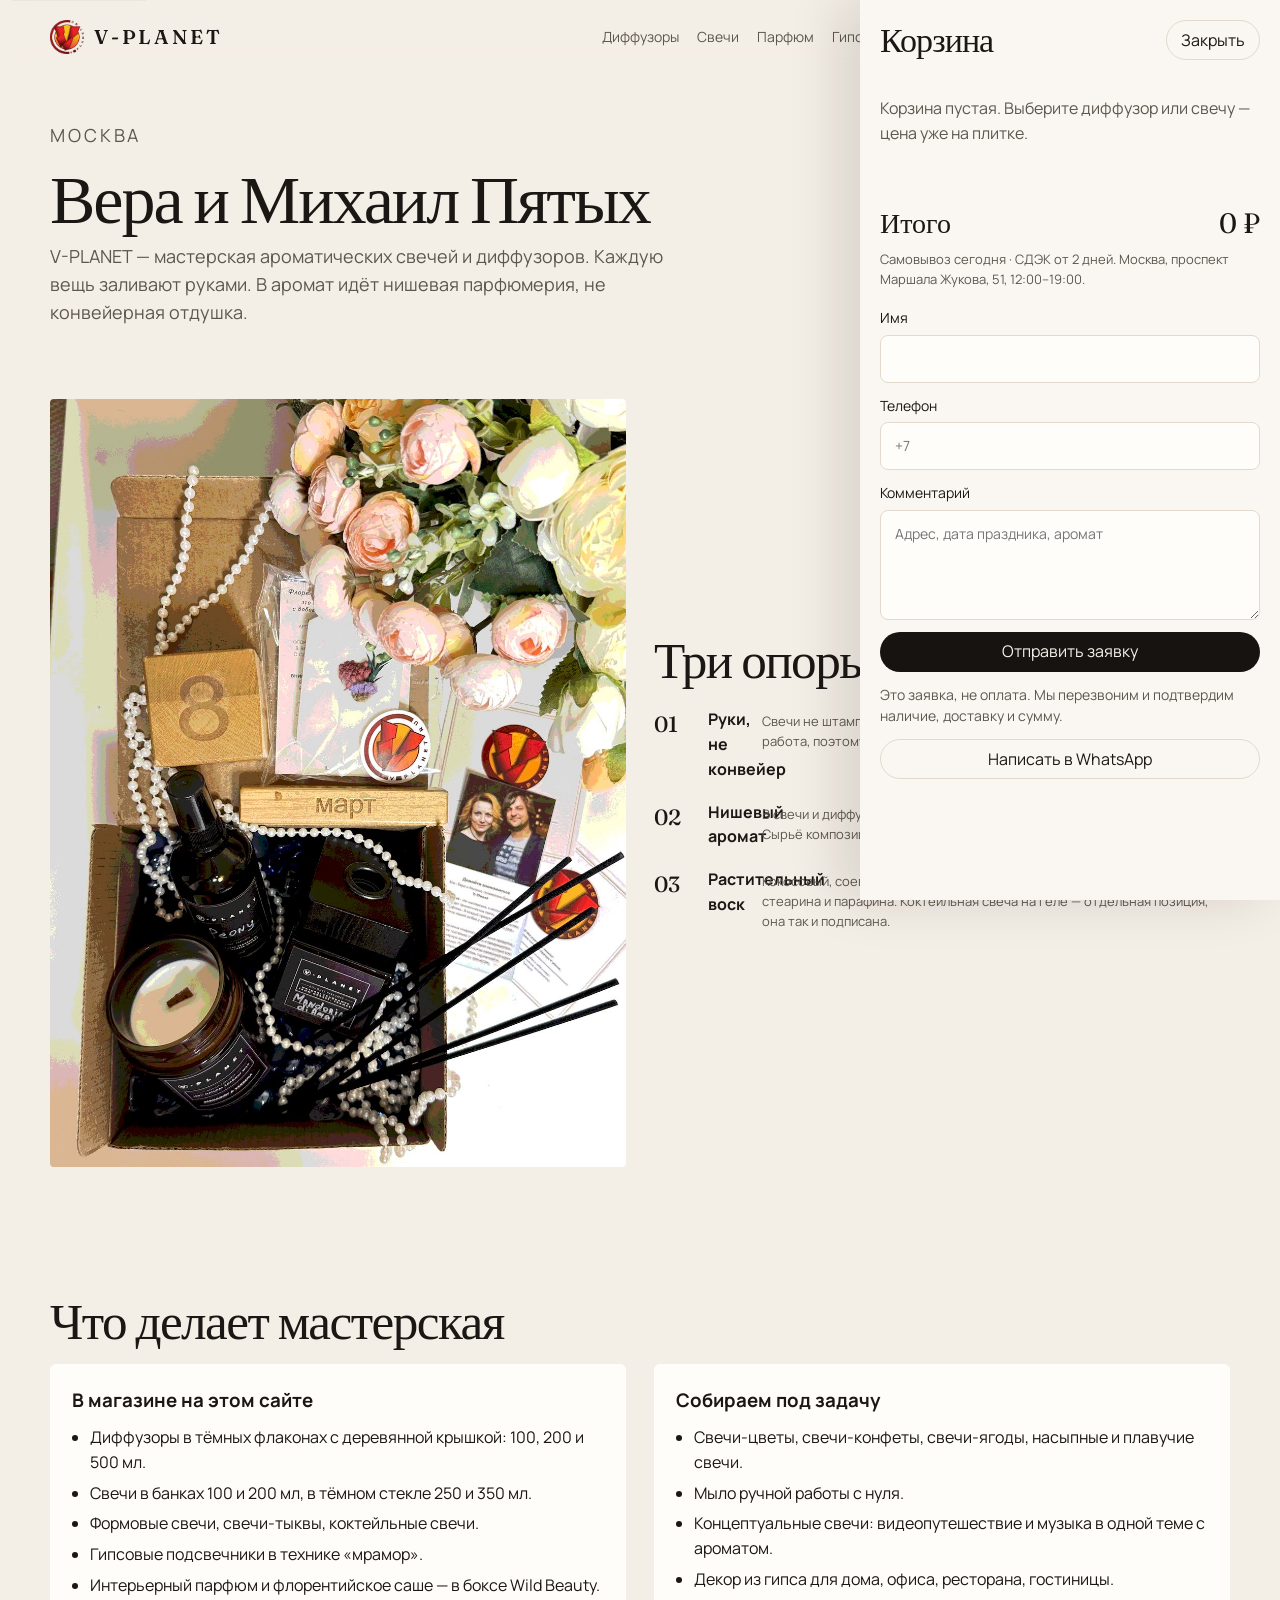
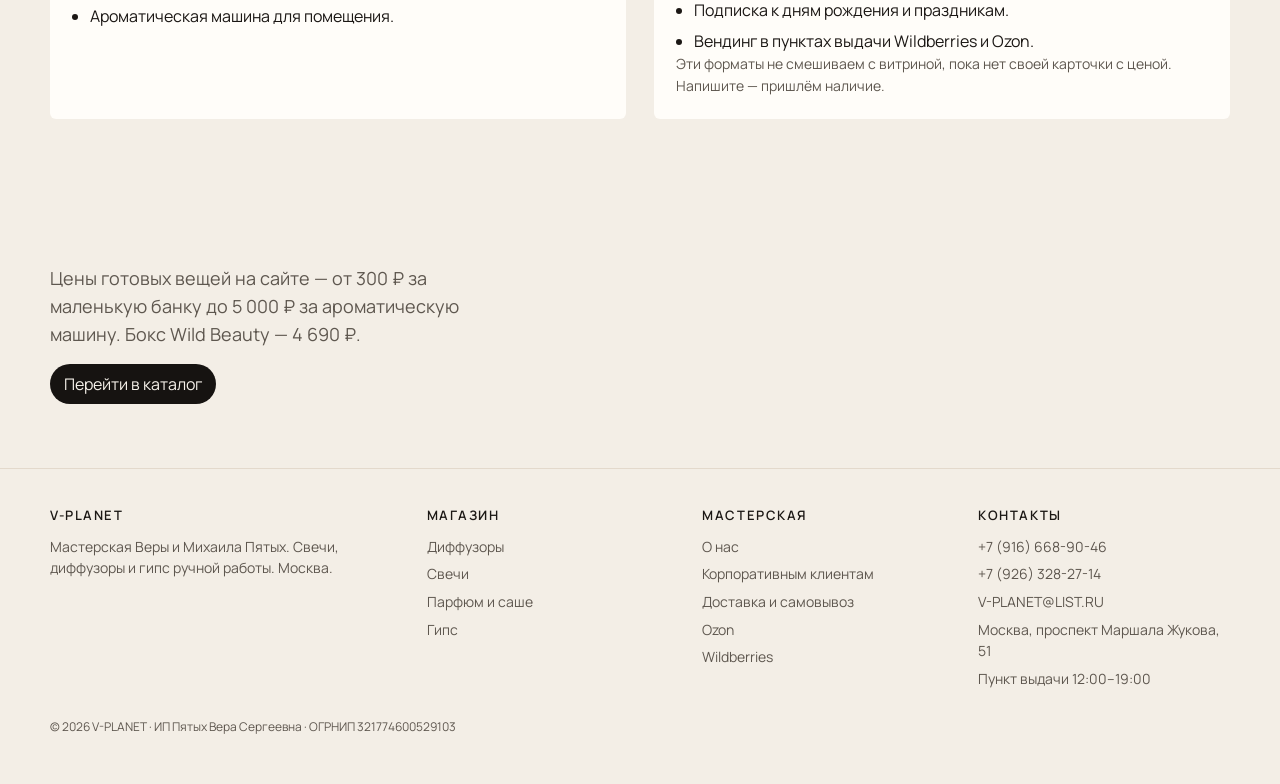
==== about.html @ f4c8b6eb "Add a V-PLANET storefront for finished goods. The new site opens by mood, shows price and pickup or " ====
<!DOCTYPE html>
<html lang="ru">
<head>
  <meta charset="utf-8">
  <meta name="viewport" content="width=device-width, initial-scale=1">
  <title>О мастерской — V-PLANET</title>
  <meta name="description" content="Вера и Михаил Пятых, мастерская ароматических свечей и диффузоров V-PLANET в Москве.">
  <link rel="icon" href="images/logo.png">
  <link rel="preconnect" href="https://fonts.googleapis.com">
  <link rel="preconnect" href="https://fonts.gstatic.com" crossorigin>
  <link href="https://fonts.googleapis.com/css2?family=Fraunces:opsz,wght@9..144,460;9..144,560&family=Manrope:wght@400;500;600&display=swap" rel="stylesheet">
  <link rel="stylesheet" href="css/style.css">
</head>
<body data-page="about">
  <main id="main" class="wrap">
    <div class="page-intro">
      <p class="kicker">Москва</p>
      <h1>Вера и Михаил Пятых</h1>
      <p>V-PLANET — мастерская ароматических свечей и диффузоров. Каждую вещь заливают руками. В аромат идёт нишевая парфюмерия, не конвейерная отдушка.</p>
    </div>
    <section class="section story">
      <img src="images/wild-beauty.jpg" alt="Подарочный бокс V-PLANET: свеча, диффузор, парфюм и саше">
      <div>
        <h2>Три опоры</h2>
        <div class="steps">
          <div><b>01</b><div><strong>Руки, не конвейер</strong><p class="eta">Свечи не штампует машина на линии. Форма, гипс и заливка — ручная работа, поэтому мрамор на кубе каждый раз немного другой.</p></div></div>
          <div><b>02</b><div><strong>Нишевый аромат</strong><p class="eta">В свечи и диффузоры добавляем парфюмерию премиального сегмента. Сырьё композиций — Франция и США.</p></div></div>
          <div><b>03</b><div><strong>Растительный воск</strong><p class="eta">Кокосовый, соевый, пчелиный и микрокристаллический воски. Без стеарина и парафина. Коктейльная свеча на геле — отдельная позиция, она так и подписана.</p></div></div>
        </div>
      </div>
    </section>
    <section class="section">
      <h2>Что делает мастерская</h2>
      <div class="info-grid" style="margin-top:18px">
        <article class="panel">
          <h3>В магазине на этом сайте</h3>
          <ul>
            <li>Диффузоры в тёмных флаконах с деревянной крышкой: 100, 200 и 500 мл.</li>
            <li>Свечи в банках 100 и 200 мл, в тёмном стекле 250 и 350 мл.</li>
            <li>Формовые свечи, свечи-тыквы, коктейльные свечи.</li>
            <li>Гипсовые подсвечники в технике «мрамор».</li>
            <li>Интерьерный парфюм и флорентийское саше — в боксе Wild Beauty.</li>
            <li>Ароматическая машина для помещения.</li>
          </ul>
        </article>
        <article class="panel">
          <h3>Собираем под задачу</h3>
          <ul>
            <li>Свечи-цветы, свечи-конфеты, свечи-ягоды, насыпные и плавучие свечи.</li>
            <li>Мыло ручной работы с нуля.</li>
            <li>Концептуальные свечи: видеопутешествие и музыка в одной теме с ароматом.</li>
            <li>Декор из гипса для дома, офиса, ресторана, гостиницы.</li>
            <li>Подписка к дням рождения и праздникам.</li>
            <li>Вендинг в пунктах выдачи Wildberries и Ozon.</li>
          </ul>
          <p class="note">Эти форматы не смешиваем с витриной, пока нет своей карточки с ценой. Напишите — пришлём наличие.</p>
        </article>
      </div>
    </section>
    <section class="section">
      <p class="lead">Цены готовых вещей на сайте — от 300 ₽ за маленькую банку до 5 000 ₽ за ароматическую машину. Бокс Wild Beauty — 4 690 ₽.</p>
      <p style="margin-top:16px"><a class="solid" href="catalog.html">Перейти в каталог</a></p>
    </section>
  </main>
  <script src="js/data.js"></script>
  <script src="js/ui.js"></script>
</body>
</html>
---- css/style.css ----
:root {
  --bg: #f3eee6;
  --bg-2: #faf7f2;
  --ink: #1b1714;
  --muted: #5e574f;
  --line: #e3d9cc;
  --paper: #fffdf9;
  --dark: #161311;
  --image: #ebe4d8;
  --accent: #8d2f2a;
  --serif: "Fraunces", "Iowan Old Style", Palatino, "Times New Roman", serif;
  --sans: "Manrope", "Segoe UI", sans-serif;
  --space: clamp(18px, 3vw, 40px);
  --max: 1180px;
  --header: 74px;
}

* { box-sizing: border-box; }
html { scroll-behavior: smooth; }
body {
  margin: 0;
  background: var(--bg);
  color: var(--ink);
  font-family: var(--sans);
  font-size: 16px;
  line-height: 1.55;
}
img { max-width: 100%; display: block; }
a { color: inherit; }
button, input, textarea { font: inherit; color: inherit; }
h1, h2, h3, p { margin: 0; }

.skip {
  position: absolute;
  left: 12px;
  top: -40px;
  background: var(--dark);
  color: white;
  padding: 8px 12px;
  z-index: 20;
}
.skip:focus { top: 12px; }

.wrap {
  width: min(var(--max), calc(100% - var(--space) * 2));
  margin-inline: auto;
}

.site-header {
  position: sticky;
  top: 0;
  z-index: 30;
  height: var(--header);
  display: flex;
  align-items: center;
  background: rgba(243, 238, 230, 0.92);
  backdrop-filter: blur(12px);
  border-bottom: 1px solid transparent;
}
.site-header.is-stuck { border-bottom-color: var(--line); }
.header-inner {
  display: flex;
  align-items: center;
  gap: 22px;
  width: min(var(--max), calc(100% - var(--space) * 2));
  margin-inline: auto;
}
.brand {
  display: flex;
  align-items: center;
  gap: 10px;
  text-decoration: none;
  flex: 0 0 auto;
}
.brand img { width: 34px; height: 34px; }
.brand span {
  font-family: var(--serif);
  font-size: 20px;
  letter-spacing: 0.14em;
  font-weight: 560;
}
.nav {
  display: flex;
  gap: 18px;
  margin-left: auto;
}
.nav a {
  text-decoration: none;
  font-size: 14px;
  color: var(--muted);
}
.nav a:hover, .nav a[aria-current="page"] { color: var(--ink); }
.header-actions { display: flex; align-items: center; gap: 8px; }
.ghost, .solid, .text-btn {
  border: 0;
  background: transparent;
  cursor: pointer;
  text-decoration: none;
}
.ghost, .solid {
  min-height: 40px;
  padding: 0 14px;
  border-radius: 999px;
  display: inline-flex;
  align-items: center;
  justify-content: center;
  gap: 8px;
}
.ghost { border: 1px solid var(--line); background: transparent; }
.ghost:hover { border-color: var(--ink); }
.solid { background: var(--dark); color: #f6f1ea; }
.solid:hover { background: #2b241f; }
.menu-btn { display: none; }

.hero {
  display: grid;
  grid-template-columns: 1.05fr 0.95fr;
  gap: 48px;
  align-items: end;
  padding: 42px 0 18px;
}
.kicker {
  font-size: 12px;
  letter-spacing: 0.16em;
  text-transform: uppercase;
  color: var(--muted);
  margin-bottom: 16px;
}
h1 {
  font-family: var(--serif);
  font-weight: 460;
  font-size: clamp(46px, 6vw, 78px);
  line-height: 0.96;
  letter-spacing: -0.03em;
}
.lead {
  margin-top: 18px;
  max-width: 38ch;
  font-size: 18px;
  color: var(--muted);
}
.hero-actions { display: flex; gap: 10px; margin-top: 26px; flex-wrap: wrap; }
.hero-photo {
  background: var(--image);
  min-height: 560px;
  border-radius: 6px;
  overflow: hidden;
}
.hero-photo img { width: 100%; height: 100%; object-fit: cover; min-height: 560px; }

.moods {
  display: grid;
  grid-template-columns: repeat(4, 1fr);
  border-top: 1px solid var(--line);
  border-bottom: 1px solid var(--line);
  margin-top: 36px;
}
.moods a {
  text-decoration: none;
  padding: 22px 18px 20px;
  border-right: 1px solid var(--line);
}
.moods a:last-child { border-right: 0; }
.moods strong {
  display: block;
  font-family: var(--serif);
  font-size: 28px;
  font-weight: 460;
  margin-bottom: 6px;
}
.moods span { color: var(--muted); font-size: 14px; }
.moods a:hover { background: rgba(255, 253, 249, 0.7); }

.trust {
  display: grid;
  grid-template-columns: repeat(4, 1fr);
  gap: 18px;
  padding: 22px 0;
}
.trust div { font-size: 14px; }
.trust b { display: block; font-weight: 600; margin-bottom: 2px; }
.trust span { color: var(--muted); }

.section { padding: 64px 0; }
.section-head {
  display: flex;
  justify-content: space-between;
  align-items: flex-end;
  gap: 20px;
  margin-bottom: 26px;
}
h2 {
  font-family: var(--serif);
  font-weight: 460;
  font-size: clamp(34px, 4vw, 52px);
  letter-spacing: -0.03em;
  line-height: 1;
}
.section-head p { color: var(--muted); max-width: 36ch; }

.grid {
  display: grid;
  grid-template-columns: repeat(3, 1fr);
  gap: 28px 22px;
}
.card { display: flex; flex-direction: column; min-width: 0; }
.card-photo {
  aspect-ratio: 4 / 5;
  background: var(--image);
  border-radius: 4px;
  overflow: hidden;
}
.card-photo img {
  width: 100%;
  height: 100%;
  object-fit: contain;
  padding: 6%;
  transition: transform 0.45s ease;
}
.card:hover .card-photo img { transform: scale(1.03); }
.card-meta {
  margin-top: 12px;
  font-size: 12px;
  letter-spacing: 0.12em;
  text-transform: uppercase;
  color: var(--muted);
}
.card h3 {
  font-family: var(--serif);
  font-weight: 500;
  font-size: 28px;
  line-height: 1.1;
  margin: 4px 0;
}
.card h3 a { text-decoration: none; }
.card-line { color: var(--muted); font-size: 14px; min-height: 1.4em; }
.card-price {
  margin-top: 10px;
  font-family: var(--serif);
  font-size: 26px;
}
.eta { margin-top: 4px; font-size: 13px; color: var(--muted); }
.card .solid { margin-top: 12px; align-self: flex-start; }

.story {
  display: grid;
  grid-template-columns: 1fr 1fr;
  gap: 28px;
  align-items: center;
}
.story img { width: 100%; border-radius: 4px; background: var(--image); }
.steps { display: grid; gap: 18px; margin-top: 22px; }
.steps div { display: grid; grid-template-columns: 42px 1fr; gap: 12px; }
.steps b {
  font-family: var(--serif);
  font-size: 22px;
  font-weight: 460;
}

.season {
  display: grid;
  grid-template-columns: 1.1fr 0.9fr;
  gap: 22px;
}
.season article {
  background: var(--paper);
  padding: 28px;
  border-radius: 4px;
  display: flex;
  flex-direction: column;
  justify-content: flex-end;
  min-height: 280px;
}
.season img { width: 100%; height: 100%; object-fit: cover; border-radius: 4px; min-height: 420px; }
.season h3 { font-family: var(--serif); font-size: 36px; font-weight: 460; margin: 8px 0; }

.band {
  background: var(--dark);
  color: #f6f1ea;
  border-radius: 6px;
  padding: 42px;
  display: grid;
  grid-template-columns: 1.4fr 0.8fr;
  gap: 24px;
  align-items: center;
}
.band p { color: #d9d0c6; max-width: 48ch; margin: 12px 0 0; }
.band .solid { background: #f6f1ea; color: var(--dark); }
.band .ghost { color: #f6f1ea; border-color: #4a433c; }

.split-links {
  display: grid;
  grid-template-columns: 1fr 1fr;
  gap: 18px;
}
.split-links a {
  display: block;
  text-decoration: none;
  border-top: 1px solid var(--line);
  padding-top: 16px;
}
.split-links strong { font-family: var(--serif); font-size: 30px; font-weight: 460; display: block; }
.split-links span { color: var(--muted); }

.shops {
  display: flex;
  gap: 12px;
  flex-wrap: wrap;
  margin-top: 16px;
}
.shops a { text-decoration: none; }

.showroom {
  display: grid;
  grid-template-columns: 1.2fr 0.8fr;
  gap: 28px;
  padding-bottom: 20px;
}
.showroom address { font-style: normal; }
.showroom a { color: var(--ink); }

.site-footer {
  border-top: 1px solid var(--line);
  padding: 36px 0 48px;
  color: var(--muted);
  font-size: 14px;
}
.footer-grid {
  display: grid;
  grid-template-columns: 1.4fr 1fr 1fr 1fr;
  gap: 24px;
}
.site-footer a { color: var(--muted); text-decoration: none; }
.site-footer a:hover { color: var(--ink); }
.site-footer h3 {
  font-family: var(--sans);
  font-size: 13px;
  letter-spacing: 0.12em;
  text-transform: uppercase;
  color: var(--ink);
  margin-bottom: 10px;
  font-weight: 600;
}
.site-footer ul { list-style: none; margin: 0; padding: 0; display: grid; gap: 6px; }
.legal { margin-top: 28px; font-size: 12px; }

.filters { display: flex; flex-wrap: wrap; gap: 8px; margin: 8px 0 22px; }
.chip {
  border: 1px solid var(--line);
  background: transparent;
  border-radius: 999px;
  padding: 8px 14px;
  cursor: pointer;
}
.chip[aria-pressed="true"] { background: var(--dark); color: #f6f1ea; border-color: var(--dark); }
.search {
  margin-left: auto;
  border: 1px solid var(--line);
  background: var(--paper);
  border-radius: 999px;
  padding: 8px 14px;
  min-width: min(260px, 100%);
}

.list-block { margin-top: 36px; }
.list-block h3 {
  font-family: var(--serif);
  font-size: 32px;
  font-weight: 460;
  margin-bottom: 8px;
}
.row {
  display: grid;
  grid-template-columns: 1.4fr 0.8fr 0.6fr auto;
  gap: 12px;
  align-items: center;
  padding: 14px 0;
  border-top: 1px solid var(--line);
}
.row b { font-weight: 600; }
.row span { color: var(--muted); font-size: 14px; }

.product {
  display: grid;
  grid-template-columns: 1.05fr 0.95fr;
  gap: 42px;
  padding: 28px 0 10px;
}
.product-photo {
  background: var(--image);
  border-radius: 4px;
  min-height: 520px;
}
.product-photo img { width: 100%; height: 100%; object-fit: contain; padding: 6%; max-height: 760px; }
.caption { color: var(--muted); font-size: 13px; margin-top: 8px; }
.product h1 { font-size: clamp(40px, 5vw, 64px); }
.price-lg { font-family: var(--serif); font-size: 42px; margin: 12px 0; }
.specs { width: 100%; border-collapse: collapse; margin: 18px 0; }
.specs th, .specs td { text-align: left; padding: 8px 0; border-top: 1px solid var(--line); font-weight: 400; }
.specs th { color: var(--muted); width: 42%; }
.qty {
  display: inline-flex;
  border: 1px solid var(--line);
  border-radius: 999px;
  overflow: hidden;
  margin-right: 8px;
}
.qty button { width: 36px; height: 40px; border: 0; background: transparent; cursor: pointer; }
.qty span { min-width: 24px; text-align: center; line-height: 40px; }
.prose { margin-top: 22px; }
.prose h2 { font-size: 32px; margin: 22px 0 8px; }
.prose ul { margin: 8px 0 0; padding-left: 18px; color: var(--muted); }
.related { padding-bottom: 50px; }

.page-intro { padding: 36px 0 8px; }
.page-intro h1 { font-size: clamp(42px, 6vw, 68px); }
.page-intro p { margin-top: 12px; max-width: 58ch; color: var(--muted); font-size: 18px; }

.form {
  display: grid;
  gap: 12px;
  margin-top: 18px;
  max-width: 520px;
}
.form label { display: grid; gap: 6px; font-size: 14px; }
.form input, .form textarea {
  border: 1px solid var(--line);
  background: var(--paper);
  border-radius: 8px;
  padding: 12px 14px;
}
.form textarea { min-height: 110px; resize: vertical; }
.note { color: var(--muted); font-size: 14px; }
.ok {
  background: var(--paper);
  border: 1px solid var(--line);
  padding: 16px;
  border-radius: 8px;
}

.b2b-grid, .info-grid {
  display: grid;
  grid-template-columns: 1fr 1fr;
  gap: 28px;
}
.panel {
  background: var(--paper);
  border-radius: 6px;
  padding: 22px;
}
.panel ul { margin: 10px 0 0; padding-left: 18px; }
.panel li + li { margin-top: 6px; }

.drawer-back {
  position: fixed;
  inset: 0;
  background: rgba(22, 19, 17, 0.35);
  z-index: 40;
}
.drawer {
  position: fixed;
  top: 0;
  right: 0;
  height: 100%;
  width: min(420px, 100%);
  background: var(--bg-2);
  z-index: 41;
  display: flex;
  flex-direction: column;
  padding: 20px;
  box-shadow: -20px 0 50px rgba(22, 19, 17, 0.12);
}
.drawer header { display: flex; justify-content: space-between; align-items: center; }
.drawer h2 { font-size: 34px; }
.cart-list { overflow: auto; margin: 16px 0; display: grid; gap: 12px; }
.cart-item {
  display: grid;
  grid-template-columns: 72px 1fr;
  gap: 10px;
  border-top: 1px solid var(--line);
  padding-top: 12px;
}
.cart-item img { width: 72px; height: 90px; object-fit: cover; background: var(--image); }
.cart-total { display: flex; justify-content: space-between; font-family: var(--serif); font-size: 28px; }
.write-pop {
  position: absolute;
  right: 0;
  top: 48px;
  background: var(--paper);
  border: 1px solid var(--line);
  border-radius: 10px;
  padding: 8px;
  display: grid;
  min-width: 180px;
  z-index: 5;
}
.write-pop a { text-decoration: none; padding: 8px 10px; border-radius: 8px; }
.write-pop a:hover { background: var(--bg); }
.header-actions { position: relative; }
.empty { color: var(--muted); padding: 20px 0 40px; }

.mobile-nav {
  display: none;
  position: fixed;
  inset: var(--header) 0 0 0;
  background: var(--bg);
  z-index: 29;
  padding: 18px var(--space);
}
.mobile-nav a { display: block; text-decoration: none; font-family: var(--serif); font-size: 34px; padding: 8px 0; border-bottom: 1px solid var(--line); }

@media (max-width: 980px) {
  .nav { display: none; }
  .menu-btn { display: inline-flex; }
  .hero, .story, .season, .band, .showroom, .product, .b2b-grid, .info-grid, .footer-grid {
    grid-template-columns: 1fr;
  }
  .moods, .trust, .grid { grid-template-columns: 1fr 1fr; }
  .moods a:nth-child(2) { border-right: 0; }
  .hero-photo, .hero-photo img { min-height: 380px; }
  .row { grid-template-columns: 1fr 1fr; }
  .search { margin-left: 0; }
}

@media (max-width: 640px) {
  .moods, .trust, .grid, .split-links { grid-template-columns: 1fr; }
  .moods a { border-right: 0; border-bottom: 1px solid var(--line); }
  .header-actions .ghost span { position: absolute; width: 1px; height: 1px; overflow: hidden; clip: rect(0 0 0 0); }
  h1 { font-size: 42px; }
  .band { padding: 24px; }
}
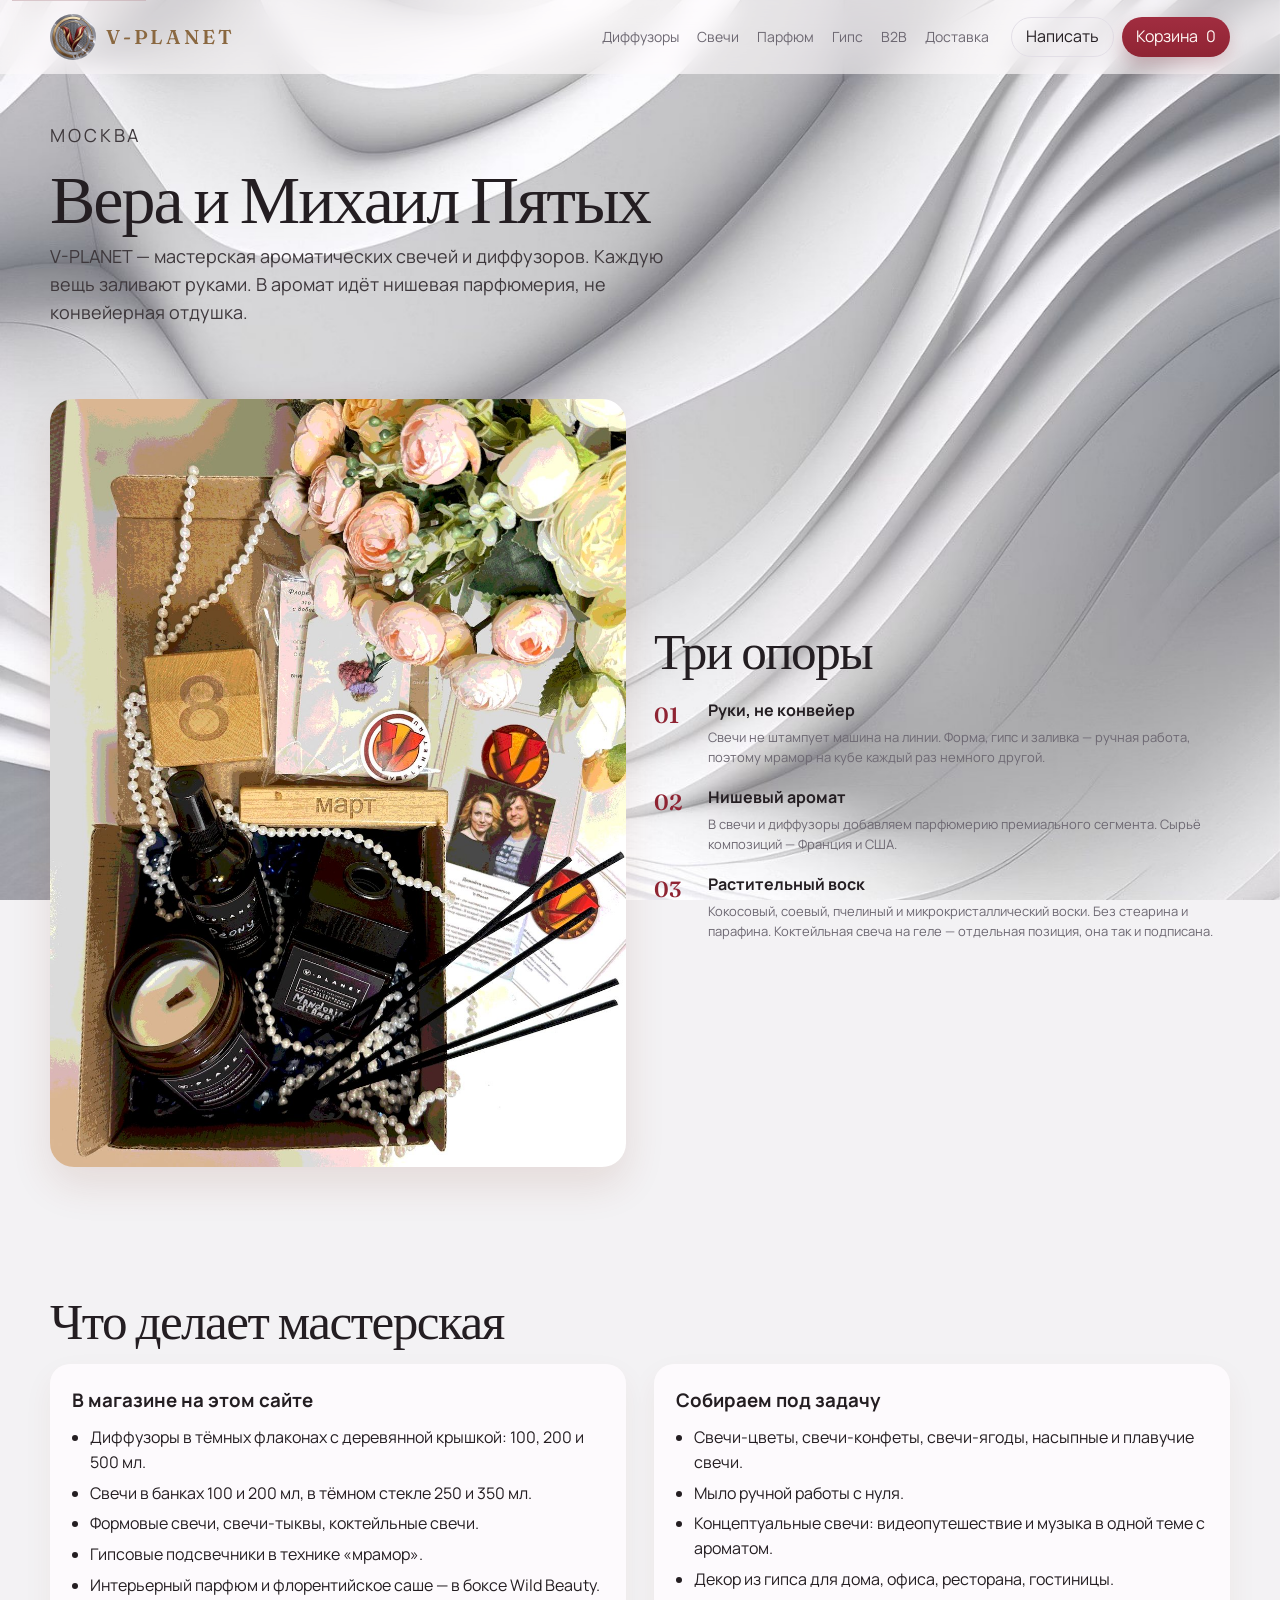
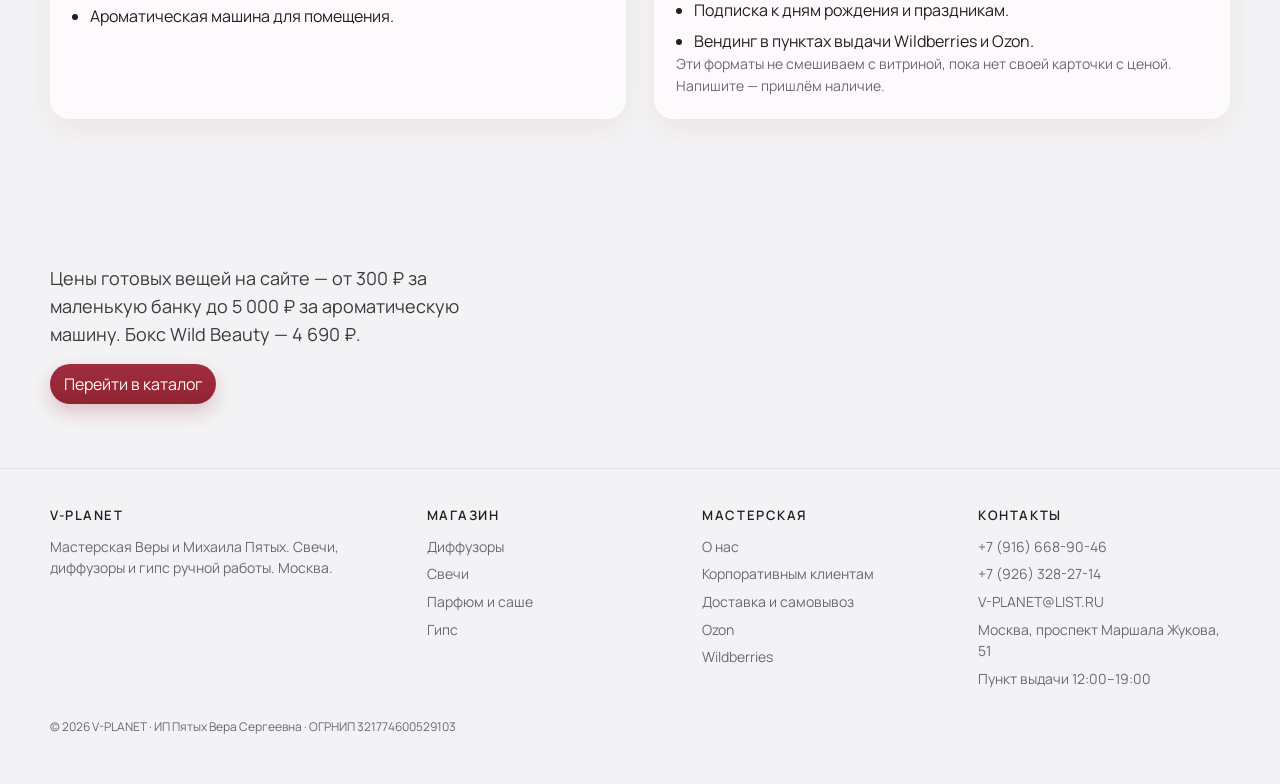
==== commit 0f5f65da: "Show the slide cloth as a real page image. The preview was dropping the background set in CSS, so th" ====
--- a/about.html
+++ b/about.html
@@ -12,6 +12,7 @@
   <link rel="stylesheet" href="css/style.css">
 </head>
 <body data-page="about">
+  <img class="site-bg folds" src="images/bg-folds.jpg" alt="">
   <main id="main" class="wrap">
     <div class="page-intro">
       <p class="kicker">Москва</p>
--- a/css/style.css
+++ b/css/style.css
@@ -1,13 +1,15 @@
 :root {
-  --bg: #f3eee6;
-  --bg-2: #faf7f2;
-  --ink: #1b1714;
-  --muted: #5e574f;
-  --line: #e3d9cc;
-  --paper: #fffdf9;
-  --dark: #161311;
-  --image: #ebe4d8;
-  --accent: #8d2f2a;
+  --bg: #f4f3f6;
+  --bg-2: #fbfafc;
+  --ink: #241e22;
+  --muted: #6d6872;
+  --line: #e2dee6;
+  --paper: rgba(255, 252, 254, 0.84);
+  --dark: #6e2430;
+  --image: #ece8ee;
+  --accent: #8f2433;
+  --flame: #8a6840;
+  --wine: #8f2433;
   --serif: "Fraunces", "Iowan Old Style", Palatino, "Times New Roman", serif;
   --sans: "Manrope", "Segoe UI", sans-serif;
   --space: clamp(18px, 3vw, 40px);
@@ -16,14 +18,21 @@
 }
 
 * { box-sizing: border-box; }
-html { scroll-behavior: smooth; }
+html { scroll-behavior: smooth; background: #f3f2f4; }
 body {
+  position: relative;
+  z-index: 0;
   margin: 0;
-  background: var(--bg);
+  background: transparent;
   color: var(--ink);
   font-family: var(--sans);
   font-size: 16px;
   line-height: 1.55;
+}
+h1 em {
+  font-style: italic;
+  font-weight: 560;
+  color: var(--accent);
 }
 img { max-width: 100%; display: block; }
 a { color: inherit; }
@@ -41,6 +50,20 @@
 }
 .skip:focus { top: 12px; }
 
+.site-bg {
+  position: fixed;
+  inset: 0;
+  width: 100%;
+  height: 100%;
+  object-fit: cover;
+  object-position: left top;
+  z-index: -1;
+  pointer-events: none;
+}
+.site-bg.folds { object-position: left center; }
+.site-bg.layers-right { object-position: right center; }
+.site-bg.folds-right { object-position: right top; }
+
 .wrap {
   width: min(var(--max), calc(100% - var(--space) * 2));
   margin-inline: auto;
@@ -53,7 +76,7 @@
   height: var(--header);
   display: flex;
   align-items: center;
-  background: rgba(243, 238, 230, 0.92);
+  background: rgba(255, 252, 254, 0.58);
   backdrop-filter: blur(12px);
   border-bottom: 1px solid transparent;
 }
@@ -72,12 +95,13 @@
   text-decoration: none;
   flex: 0 0 auto;
 }
-.brand img { width: 34px; height: 34px; }
+.brand img { width: 46px; height: 46px; border-radius: 50%; object-fit: cover; }
 .brand span {
   font-family: var(--serif);
   font-size: 20px;
   letter-spacing: 0.14em;
   font-weight: 560;
+  color: var(--flame);
 }
 .nav {
   display: flex;
@@ -108,16 +132,28 @@
 }
 .ghost { border: 1px solid var(--line); background: transparent; }
 .ghost:hover { border-color: var(--ink); }
-.solid { background: var(--dark); color: #f6f1ea; }
-.solid:hover { background: #2b241f; }
+.solid {
+  background: linear-gradient(180deg, #a12d40, var(--wine));
+  color: #fffaf6;
+  box-shadow: 0 8px 18px rgba(143, 36, 51, 0.22);
+}
+.solid:hover { filter: brightness(1.06); }
+.solid:disabled,
+.solid:disabled:hover {
+  background: #e4dfe4;
+  color: #8a848c;
+  box-shadow: none;
+  cursor: not-allowed;
+  filter: none;
+}
 .menu-btn { display: none; }
 
 .hero {
   display: grid;
   grid-template-columns: 1.05fr 0.95fr;
   gap: 48px;
-  align-items: end;
-  padding: 42px 0 18px;
+  align-items: center;
+  padding: 28px 0 8px;
 }
 .kicker {
   font-size: 12px;
@@ -137,51 +173,184 @@
   margin-top: 18px;
   max-width: 38ch;
   font-size: 18px;
-  color: var(--muted);
+  color: #3e383c;
 }
 .hero-actions { display: flex; gap: 10px; margin-top: 26px; flex-wrap: wrap; }
+a.hero-photo { display: block; color: inherit; text-decoration: none; }
 .hero-photo {
-  background: var(--image);
+  position: relative;
+  background: #ece8ee;
   min-height: 560px;
-  border-radius: 6px;
+  border-radius: 28px;
   overflow: hidden;
-}
-.hero-photo img { width: 100%; height: 100%; object-fit: cover; min-height: 560px; }
-
+  box-shadow: 0 24px 50px rgba(36, 30, 34, 0.12);
+}
+.hero-photo > img:first-child { width: 100%; height: 100%; object-fit: cover; min-height: 560px; }
+.hero-logo {
+  position: absolute;
+  top: 16px;
+  right: 16px;
+  width: 92px;
+  height: 92px;
+  min-height: 0;
+  object-fit: cover;
+  border-radius: 50%;
+  box-shadow: 0 10px 24px rgba(0, 0, 0, 0.45);
+}
+.hero-cta {
+  position: absolute;
+  left: 18px;
+  bottom: 62px;
+  background: linear-gradient(180deg, #a12d40, var(--wine));
+  color: #fffaf6;
+  border-radius: 999px;
+  padding: 10px 16px;
+  font-weight: 600;
+  font-size: 14px;
+}
+.hero-badge {
+  position: absolute;
+  left: 18px;
+  bottom: 18px;
+  margin: 0;
+  background: rgba(255, 252, 254, 0.92);
+  color: var(--wine);
+  border-radius: 999px;
+  padding: 8px 14px;
+  font-weight: 600;
+  font-size: 14px;
+}
+
+.mood-open { padding: 28px 0 8px; }
+.mood-open h1 { max-width: 12ch; }
+.mood-picks {
+  margin-top: 8px;
+  display: grid;
+  grid-template-columns: repeat(4, 1fr);
+  grid-auto-rows: minmax(148px, auto);
+  gap: 12px;
+}
+.mood-picks a {
+  text-decoration: none;
+  border-radius: 20px;
+  padding: 16px;
+  display: flex;
+  flex-direction: column;
+  justify-content: flex-end;
+  min-height: 132px;
+}
+.mood-picks a { color: var(--ink); }
+.mood-picks strong { font-family: var(--serif); font-size: 26px; font-weight: 520; line-height: 1.05; }
+.mood-picks span { color: #5c4c52; font-size: 14px; margin-top: 6px; }
+.mood-photo {
+  grid-row: span 2;
+  padding: 0;
+  position: relative;
+  overflow: hidden;
+  min-height: 280px;
+}
+.mood-photo img { width: 100%; height: 100%; object-fit: cover; position: absolute; inset: 0; }
+.mood-photo span {
+  position: relative;
+  z-index: 1;
+  margin: auto 12px 12px;
+  align-self: flex-start;
+  background: rgba(255, 252, 254, 0.92);
+  color: var(--wine);
+  border-radius: 999px;
+  padding: 8px 12px;
+  font-weight: 600;
+}
+.mood-cherry { background: #f0c4ce; }
+.mood-sea { background: #d5e4de; }
+.mood-pie { background: #f3d3ae; }
+.mood-peony { background: #f3d0de; }
+.impressions {
+  display: grid;
+  grid-template-columns: 1fr 1fr;
+  gap: 14px;
+}
+.impression {
+  background: var(--paper);
+  border: 1px solid var(--line);
+  border-radius: 20px;
+  padding: 20px 20px 16px;
+  box-shadow: 0 14px 32px rgba(70, 60, 80, 0.07);
+}
+.impression p { font-family: var(--serif); font-size: 22px; line-height: 1.25; }
+.impression a { display: inline-block; margin-top: 14px; font-weight: 600; color: var(--accent); text-decoration: none; }
+.impression span, .impression-single span { display: block; margin-top: 4px; color: var(--muted); font-size: 14px; }
+.impression-single { margin-top: 8px; }
 .moods {
   display: grid;
   grid-template-columns: repeat(4, 1fr);
-  border-top: 1px solid var(--line);
-  border-bottom: 1px solid var(--line);
-  margin-top: 36px;
+  gap: 14px;
+  margin-top: 28px;
 }
 .moods a {
   text-decoration: none;
   padding: 22px 18px 20px;
-  border-right: 1px solid var(--line);
-}
-.moods a:last-child { border-right: 0; }
+  border-radius: 20px;
+  min-height: 148px;
+  display: flex;
+  flex-direction: column;
+  justify-content: flex-end;
+  transition: transform 0.2s ease;
+}
+.moods a:hover { transform: translateY(-3px); }
+.mood-bedroom { background: #f3d5d8; }
+.mood-living { background: #f3e6c8; }
+.mood-gift { background: #f3d0c0; }
+.mood-work { background: #e7e0d8; }
+.moods a { color: var(--ink); }
 .moods strong {
   display: block;
   font-family: var(--serif);
-  font-size: 28px;
-  font-weight: 460;
+  font-size: 30px;
+  font-weight: 520;
   margin-bottom: 6px;
 }
-.moods span { color: var(--muted); font-size: 14px; }
-.moods a:hover { background: rgba(255, 253, 249, 0.7); }
+.moods span { color: #5c4c52; font-size: 14px; }
 
 .trust {
   display: grid;
   grid-template-columns: repeat(4, 1fr);
-  gap: 18px;
-  padding: 22px 0;
-}
-.trust div { font-size: 14px; }
-.trust b { display: block; font-weight: 600; margin-bottom: 2px; }
+  gap: 12px;
+  padding: 22px 0 8px;
+}
+.trust div {
+  font-size: 14px;
+  background: var(--paper);
+  border: 1px solid var(--line);
+  border-radius: 16px;
+  padding: 14px 16px;
+  box-shadow: 0 12px 28px rgba(70, 60, 80, 0.07);
+}
+.trust b { display: block; font-weight: 600; margin-bottom: 2px; color: var(--accent); }
 .trust span { color: var(--muted); }
 
 .section { padding: 64px 0; }
+.section.cloth {
+  position: relative;
+  z-index: 0;
+  width: 100%;
+  max-width: none;
+  margin-inline: 0;
+  padding: 72px max(var(--space), calc((100% - var(--max)) / 2));
+}
+.cloth-bg {
+  position: absolute;
+  inset: 0;
+  width: 100%;
+  height: 100%;
+  object-fit: cover;
+  object-position: left center;
+  z-index: -1;
+  pointer-events: none;
+}
+.cloth-bg.pos-right { object-position: right center; }
+.cloth-bg.pos-left { object-position: left center; }
+.cloth-bg.pos-top { object-position: center top; }
 .section-head {
   display: flex;
   justify-content: space-between;
@@ -203,12 +372,33 @@
   grid-template-columns: repeat(3, 1fr);
   gap: 28px 22px;
 }
-.card { display: flex; flex-direction: column; min-width: 0; }
+.card {
+  display: flex;
+  flex-direction: column;
+  min-width: 0;
+  background: var(--paper);
+  border: 1px solid var(--line);
+  border-radius: 20px;
+  padding: 10px 10px 16px;
+  box-shadow: 0 16px 36px rgba(70, 60, 80, 0.08);
+}
 .card-photo {
+  position: relative;
   aspect-ratio: 4 / 5;
-  background: var(--image);
-  border-radius: 4px;
+  background: linear-gradient(180deg, #f7f4f8, #ece8ee);
+  border-radius: 14px;
   overflow: hidden;
+}
+.arrival {
+  position: absolute;
+  left: 10px;
+  bottom: 10px;
+  background: rgba(255, 252, 254, 0.92);
+  color: var(--wine);
+  border-radius: 999px;
+  padding: 6px 10px;
+  font-size: 12px;
+  font-weight: 600;
 }
 .card-photo img {
   width: 100%;
@@ -237,7 +427,8 @@
 .card-price {
   margin-top: 10px;
   font-family: var(--serif);
-  font-size: 26px;
+  font-size: 28px;
+  color: var(--accent);
 }
 .eta { margin-top: 4px; font-size: 13px; color: var(--muted); }
 .card .solid { margin-top: 12px; align-self: flex-start; }
@@ -248,13 +439,15 @@
   gap: 28px;
   align-items: center;
 }
-.story img { width: 100%; border-radius: 4px; background: var(--image); }
+.story img { width: 100%; border-radius: 24px; background: var(--image); box-shadow: 0 18px 40px rgba(120, 48, 24, 0.12); }
 .steps { display: grid; gap: 18px; margin-top: 22px; }
-.steps div { display: grid; grid-template-columns: 42px 1fr; gap: 12px; }
+.steps > div { display: grid; grid-template-columns: 42px 1fr; gap: 12px; align-items: start; }
 .steps b {
   font-family: var(--serif);
   font-size: 22px;
-  font-weight: 460;
+  font-weight: 560;
+  white-space: nowrap;
+  color: var(--accent);
 }
 
 .season {
@@ -263,30 +456,86 @@
   gap: 22px;
 }
 .season article {
-  background: var(--paper);
-  padding: 28px;
-  border-radius: 4px;
+  background: linear-gradient(165deg, rgba(247, 244, 248, 0.9), rgba(239, 232, 238, 0.78));
+  padding: 32px;
+  border-radius: 24px;
   display: flex;
   flex-direction: column;
   justify-content: flex-end;
   min-height: 280px;
 }
-.season img { width: 100%; height: 100%; object-fit: cover; border-radius: 4px; min-height: 420px; }
+.season img { width: 100%; height: 100%; object-fit: cover; border-radius: 24px; min-height: 420px; box-shadow: 0 18px 40px rgba(120, 48, 24, 0.16); }
 .season h3 { font-family: var(--serif); font-size: 36px; font-weight: 460; margin: 8px 0; }
 
+.refill {
+  background: linear-gradient(165deg, rgba(255, 252, 254, 0.88), rgba(243, 240, 244, 0.78));
+  border: 1px solid var(--line);
+  border-radius: 28px;
+  padding: 36px 40px;
+  box-shadow: 0 16px 36px rgba(36, 30, 34, 0.06);
+}
+.refill h2 { max-width: 14ch; }
+.refill .lead { max-width: 46ch; }
+
+.season-stories {
+  display: grid;
+  grid-template-columns: 1fr 1fr;
+  gap: 14px;
+}
+.season-story {
+  display: flex;
+  flex-direction: column;
+  justify-content: flex-end;
+  text-decoration: none;
+  background: var(--paper);
+  border: 1px solid var(--line);
+  border-radius: 20px;
+  padding: 22px;
+  min-height: 180px;
+  box-shadow: 0 14px 32px rgba(70, 60, 80, 0.07);
+}
+.season-story h3 {
+  font-family: var(--serif);
+  font-size: 32px;
+  font-weight: 460;
+  margin: 6px 0;
+}
+.season-story p:last-child { color: var(--muted); margin: 0; }
+.season-story.is-soon {
+  background: transparent;
+  box-shadow: none;
+  border: 1px dashed var(--line);
+  color: var(--muted);
+}
+.season-accent { margin: 18px 0 0; }
+.season-accent a { color: var(--accent); font-weight: 600; }
+
+.pair {
+  margin-top: 22px;
+  padding: 16px 18px;
+  border-radius: 16px;
+  background: #faf7f8;
+  border: 1px solid var(--line);
+}
+.pair h2 { font-size: 28px; margin: 4px 0 8px; }
+.pair h2 a { text-decoration: none; }
+.pair .card-price { margin: 6px 0 12px; }
+
 .band {
-  background: var(--dark);
-  color: #f6f1ea;
-  border-radius: 6px;
+  background: linear-gradient(135deg, #8a2e38, #4a1c28 70%);
+  color: #fff6ee;
+  border-radius: 28px;
   padding: 42px;
   display: grid;
   grid-template-columns: 1.4fr 0.8fr;
   gap: 24px;
   align-items: center;
-}
-.band p { color: #d9d0c6; max-width: 48ch; margin: 12px 0 0; }
-.band .solid { background: #f6f1ea; color: var(--dark); }
-.band .ghost { color: #f6f1ea; border-color: #4a433c; }
+  box-shadow: 0 20px 40px rgba(74, 28, 40, 0.22);
+}
+.band p { color: #f3d7c8; max-width: 48ch; margin: 12px 0 0; }
+.band .kicker { color: #f6c27a; }
+.band .solid { background: #fffaf6; color: var(--wine); box-shadow: none; }
+.band .ghost { color: #fff6ee; border-color: rgba(255, 246, 238, 0.4); }
 
 .split-links {
   display: grid;
@@ -296,9 +545,13 @@
 .split-links a {
   display: block;
   text-decoration: none;
-  border-top: 1px solid var(--line);
-  padding-top: 16px;
-}
+  background: var(--paper);
+  border-radius: 20px;
+  padding: 22px;
+  box-shadow: 0 12px 30px rgba(120, 48, 24, 0.07);
+}
+.split-links a:first-child { background: #f7f2f4; }
+.split-links a:last-child { background: #f4eef2; }
 .split-links strong { font-family: var(--serif); font-size: 30px; font-weight: 460; display: block; }
 .split-links span { color: var(--muted); }
 
@@ -352,7 +605,7 @@
   padding: 8px 14px;
   cursor: pointer;
 }
-.chip[aria-pressed="true"] { background: var(--dark); color: #f6f1ea; border-color: var(--dark); }
+.chip[aria-pressed="true"] { background: var(--accent); color: #fffaf6; border-color: var(--accent); }
 .search {
   margin-left: auto;
   border: 1px solid var(--line);
@@ -387,14 +640,15 @@
   padding: 28px 0 10px;
 }
 .product-photo {
-  background: var(--image);
-  border-radius: 4px;
+  background: linear-gradient(180deg, #f7f4f8, #ece8ee);
+  border-radius: 28px;
   min-height: 520px;
+  box-shadow: 0 18px 40px rgba(120, 48, 24, 0.12);
 }
 .product-photo img { width: 100%; height: 100%; object-fit: contain; padding: 6%; max-height: 760px; }
 .caption { color: var(--muted); font-size: 13px; margin-top: 8px; }
 .product h1 { font-size: clamp(40px, 5vw, 64px); }
-.price-lg { font-family: var(--serif); font-size: 42px; margin: 12px 0; }
+.price-lg { font-family: var(--serif); font-size: 46px; margin: 12px 0; color: var(--accent); }
 .specs { width: 100%; border-collapse: collapse; margin: 18px 0; }
 .specs th, .specs td { text-align: left; padding: 8px 0; border-top: 1px solid var(--line); font-weight: 400; }
 .specs th { color: var(--muted); width: 42%; }
@@ -414,7 +668,7 @@
 
 .page-intro { padding: 36px 0 8px; }
 .page-intro h1 { font-size: clamp(42px, 6vw, 68px); }
-.page-intro p { margin-top: 12px; max-width: 58ch; color: var(--muted); font-size: 18px; }
+.page-intro p { margin-top: 12px; max-width: 58ch; color: #3e383c; font-size: 18px; }
 
 .form {
   display: grid;
@@ -445,8 +699,9 @@
 }
 .panel {
   background: var(--paper);
-  border-radius: 6px;
+  border-radius: 20px;
   padding: 22px;
+  box-shadow: 0 12px 30px rgba(120, 48, 24, 0.06);
 }
 .panel ul { margin: 10px 0 0; padding-left: 18px; }
 .panel li + li { margin-top: 6px; }
@@ -454,7 +709,7 @@
 .drawer-back {
   position: fixed;
   inset: 0;
-  background: rgba(22, 19, 17, 0.35);
+  background: rgba(36, 30, 34, 0.4);
   z-index: 40;
 }
 .drawer {
@@ -463,13 +718,15 @@
   right: 0;
   height: 100%;
   width: min(420px, 100%);
-  background: var(--bg-2);
+  background: rgba(251, 250, 252, 0.96);
   z-index: 41;
   display: flex;
   flex-direction: column;
   padding: 20px;
   box-shadow: -20px 0 50px rgba(22, 19, 17, 0.12);
 }
+.drawer[hidden],
+.drawer-back[hidden] { display: none !important; }
 .drawer header { display: flex; justify-content: space-between; align-items: center; }
 .drawer h2 { font-size: 34px; }
 .cart-list { overflow: auto; margin: 16px 0; display: grid; gap: 12px; }
@@ -500,32 +757,42 @@
 .empty { color: var(--muted); padding: 20px 0 40px; }
 
 .mobile-nav {
-  display: none;
   position: fixed;
   inset: var(--header) 0 0 0;
-  background: var(--bg);
+  background: #f4f2f6;
   z-index: 29;
   padding: 18px var(--space);
 }
+.mobile-nav[hidden] { display: none; }
 .mobile-nav a { display: block; text-decoration: none; font-family: var(--serif); font-size: 34px; padding: 8px 0; border-bottom: 1px solid var(--line); }
 
 @media (max-width: 980px) {
   .nav { display: none; }
   .menu-btn { display: inline-flex; }
-  .hero, .story, .season, .band, .showroom, .product, .b2b-grid, .info-grid, .footer-grid {
+  .hero, .story, .season, .band, .showroom, .product, .b2b-grid, .info-grid, .footer-grid, .impressions, .season-stories {
     grid-template-columns: 1fr;
   }
+  .mood-picks { grid-template-columns: 1fr 1fr; }
+  .mood-photo { grid-row: auto; min-height: 220px; }
   .moods, .trust, .grid { grid-template-columns: 1fr 1fr; }
   .moods a:nth-child(2) { border-right: 0; }
-  .hero-photo, .hero-photo img { min-height: 380px; }
+  .hero-photo, .hero-photo > img:first-child { min-height: 380px; }
+  .refill { padding: 24px; }
   .row { grid-template-columns: 1fr 1fr; }
   .search { margin-left: 0; }
 }
 
+@media (max-width: 720px) {
+  [data-write] { display: none; }
+  .brand img { width: 40px; height: 40px; }
+  .brand span { font-size: 16px; letter-spacing: 0.08em; }
+  .header-actions .solid,
+  .header-actions .ghost { padding-inline: 12px; }
+}
+
 @media (max-width: 640px) {
   .moods, .trust, .grid, .split-links { grid-template-columns: 1fr; }
-  .moods a { border-right: 0; border-bottom: 1px solid var(--line); }
-  .header-actions .ghost span { position: absolute; width: 1px; height: 1px; overflow: hidden; clip: rect(0 0 0 0); }
+  .moods a { border-right: 0; }
   h1 { font-size: 42px; }
   .band { padding: 24px; }
 }
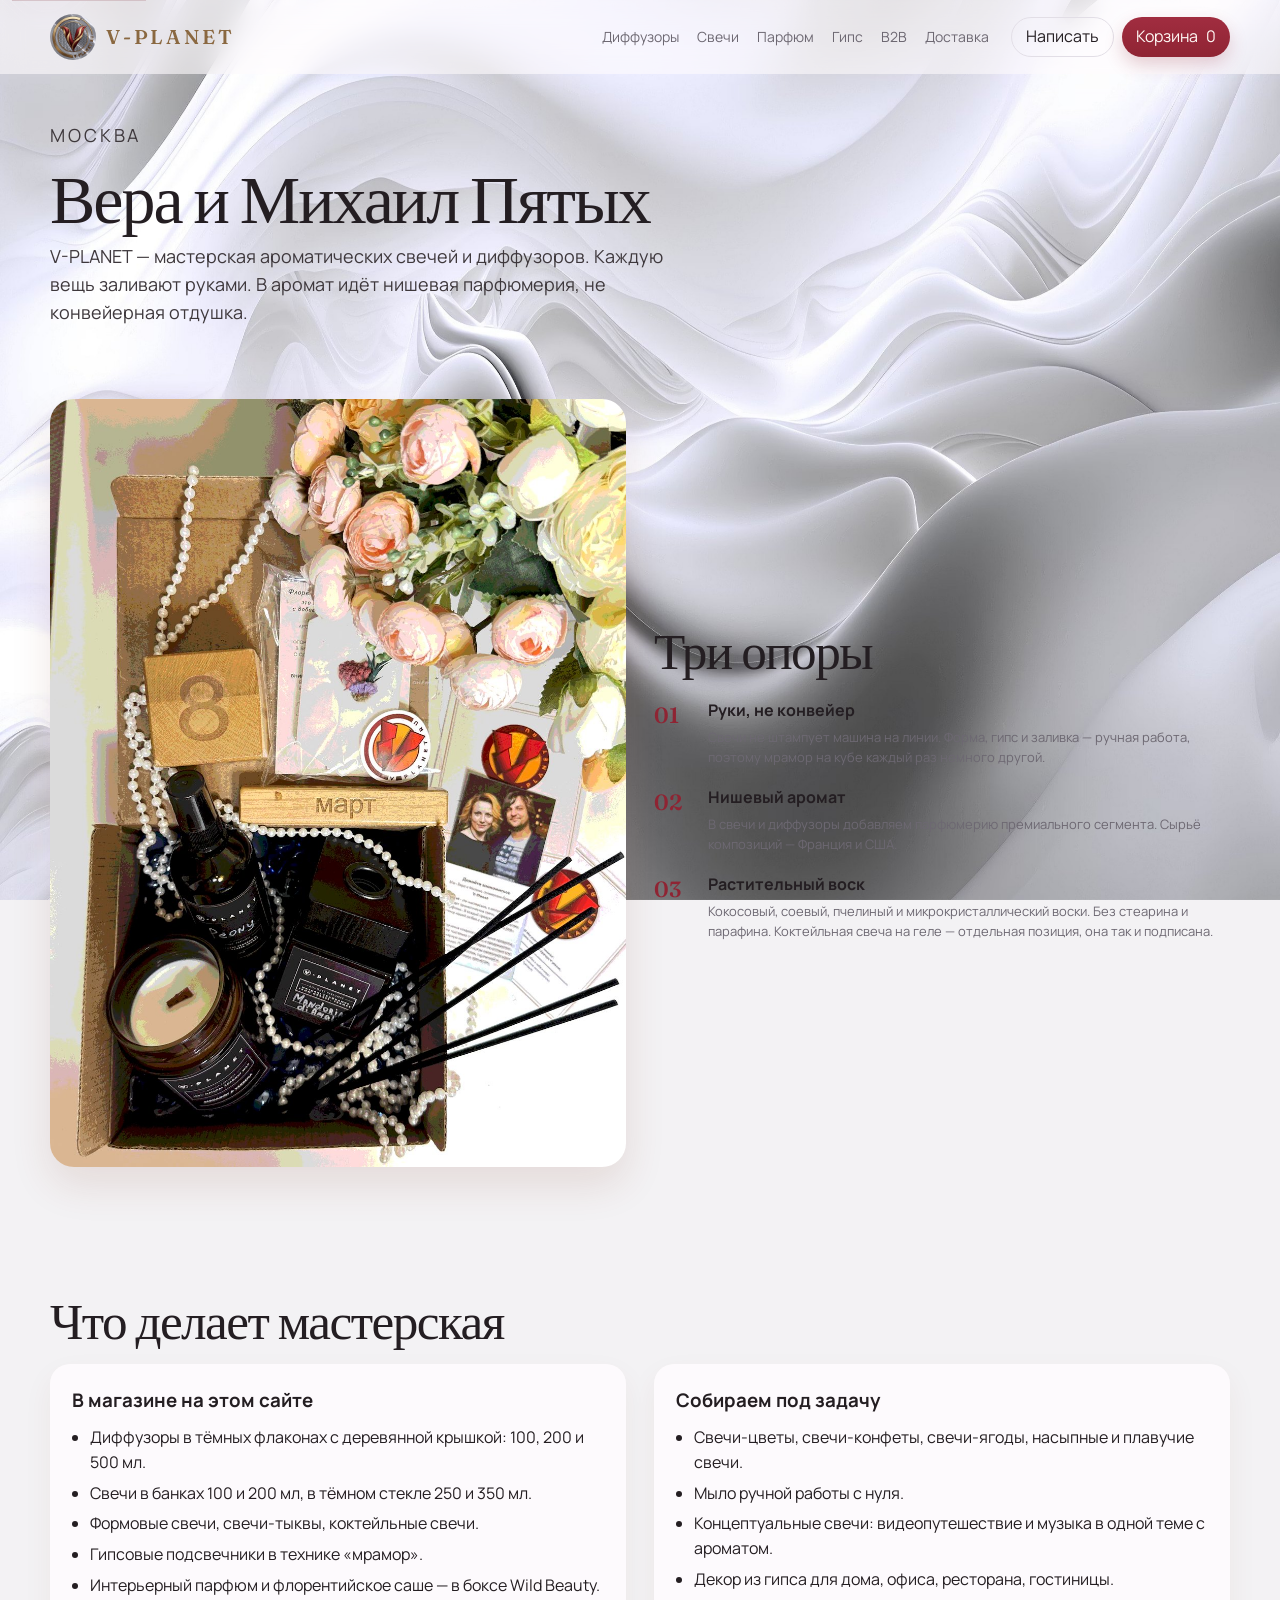
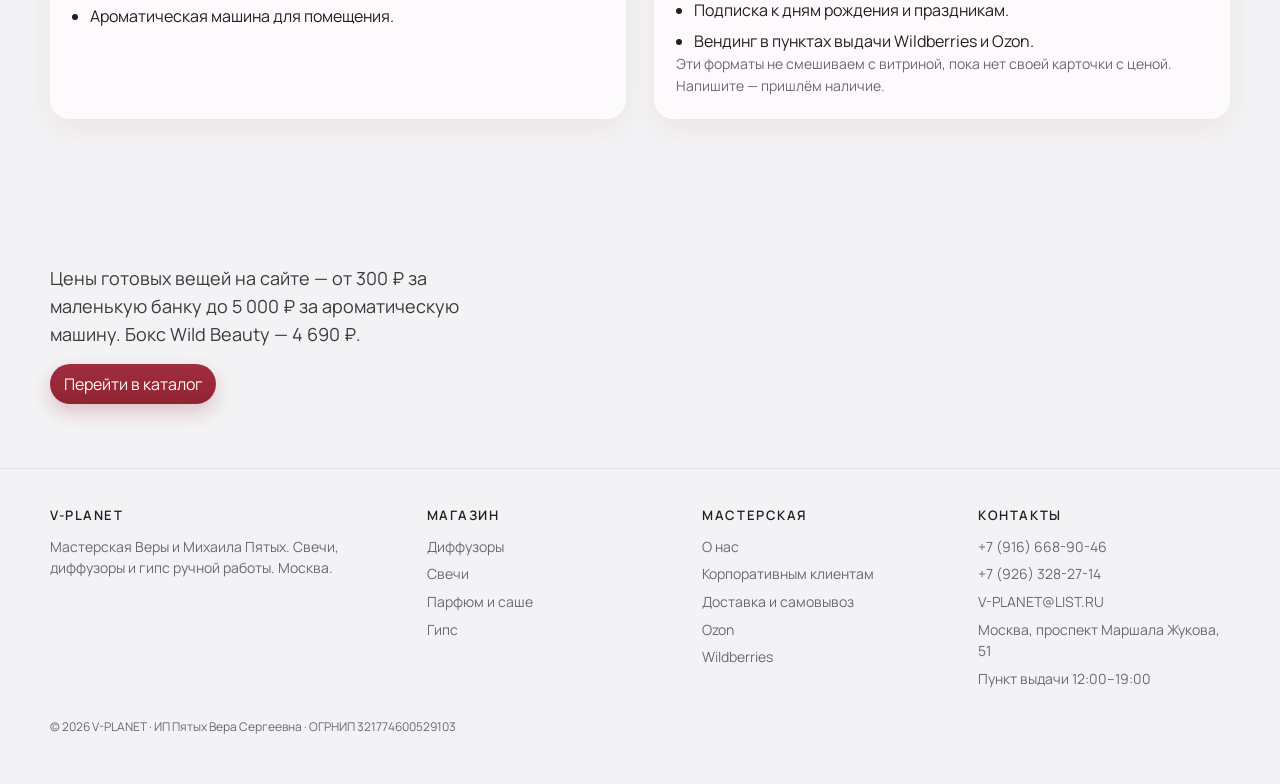
==== commit 95fd8cdc: "Set the fixed page cloth to the new slide silk. The scrolling section backgrounds stay on the earlie" ====
--- a/about.html
+++ b/about.html
@@ -12,7 +12,7 @@
   <link rel="stylesheet" href="css/style.css">
 </head>
 <body data-page="about">
-  <img class="site-bg folds" src="images/bg-folds.jpg" alt="">
+  <img class="site-bg" src="images/bg-main.jpg" alt="">
   <main id="main" class="wrap">
     <div class="page-intro">
       <p class="kicker">Москва</p>
--- a/css/style.css
+++ b/css/style.css
@@ -56,13 +56,10 @@
   width: 100%;
   height: 100%;
   object-fit: cover;
-  object-position: left top;
+  object-position: center;
   z-index: -1;
   pointer-events: none;
 }
-.site-bg.folds { object-position: left center; }
-.site-bg.layers-right { object-position: right center; }
-.site-bg.folds-right { object-position: right top; }
 
 .wrap {
   width: min(var(--max), calc(100% - var(--space) * 2));
@@ -347,6 +344,20 @@
   object-position: left center;
   z-index: -1;
   pointer-events: none;
+  -webkit-mask-image: linear-gradient(
+    to bottom,
+    transparent 0,
+    #000 7rem,
+    #000 calc(100% - 7rem),
+    transparent 100%
+  );
+  mask-image: linear-gradient(
+    to bottom,
+    transparent 0,
+    #000 7rem,
+    #000 calc(100% - 7rem),
+    transparent 100%
+  );
 }
 .cloth-bg.pos-right { object-position: right center; }
 .cloth-bg.pos-left { object-position: left center; }
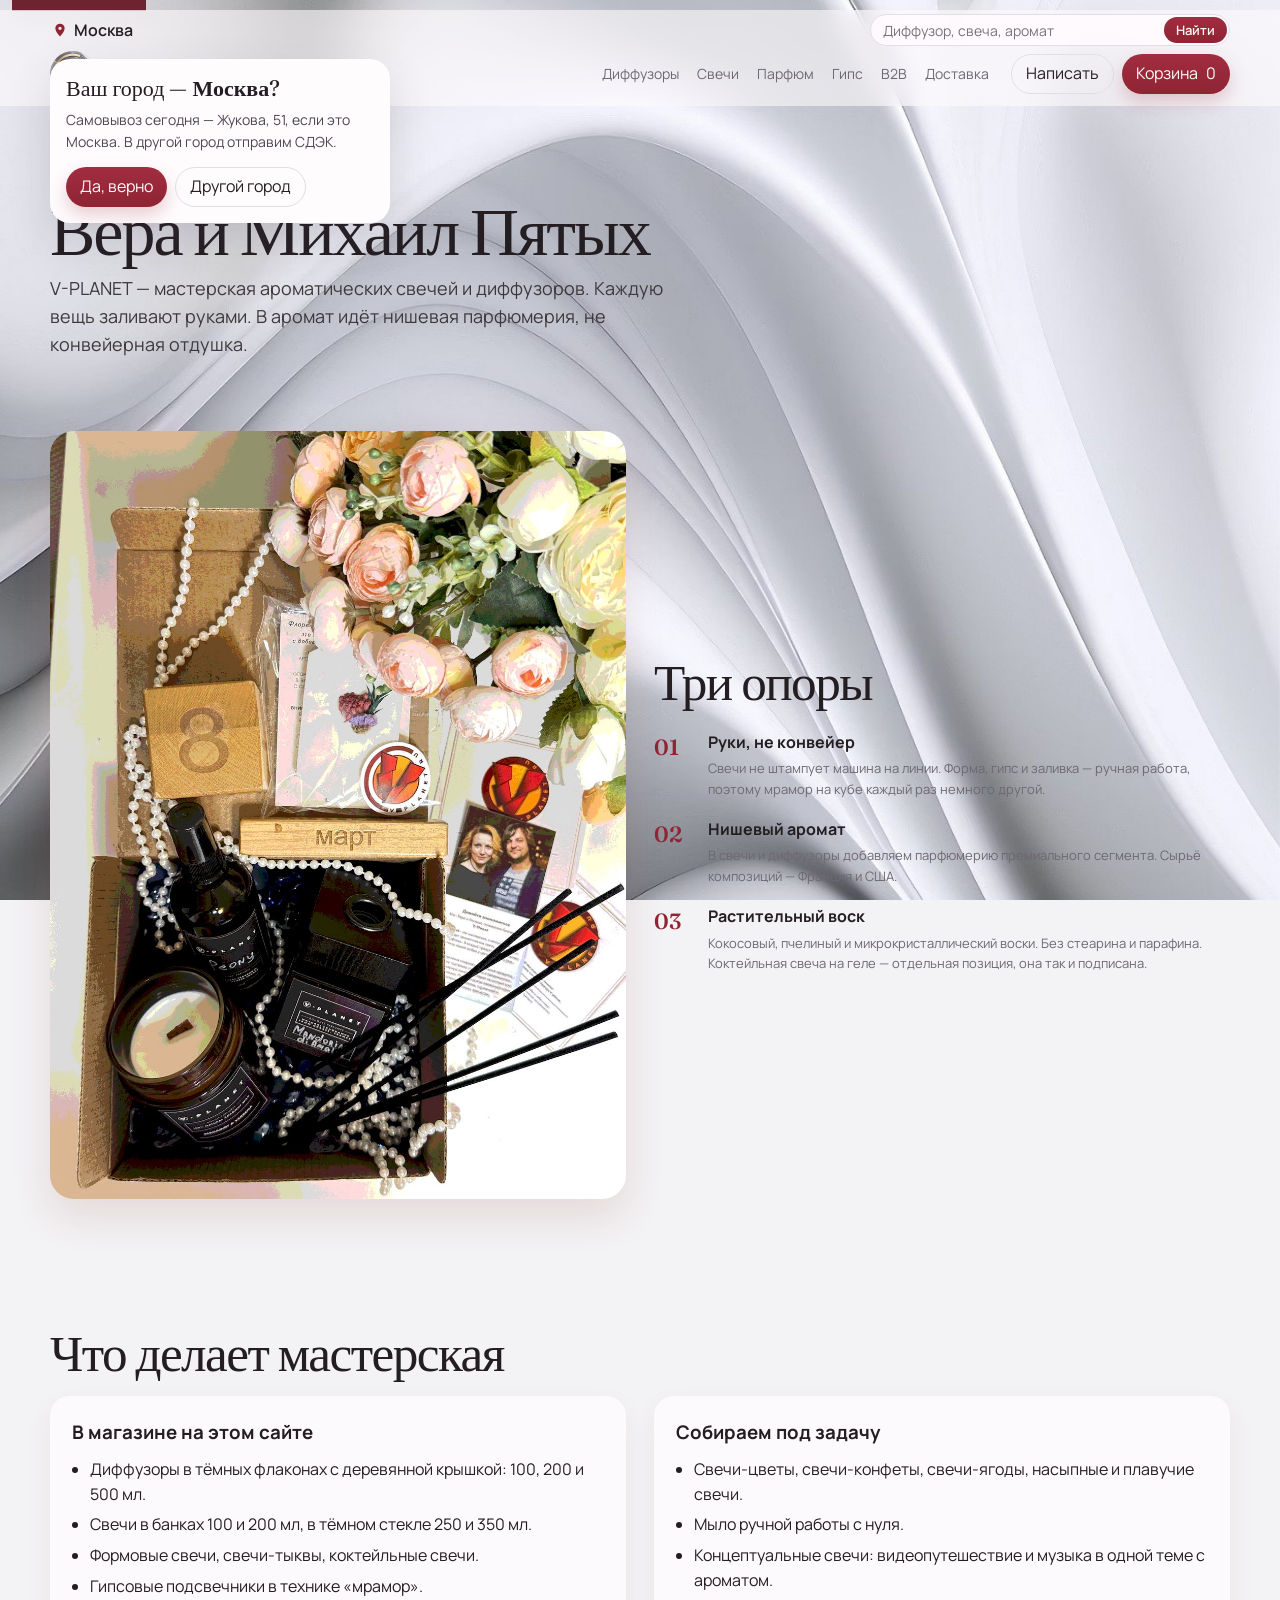
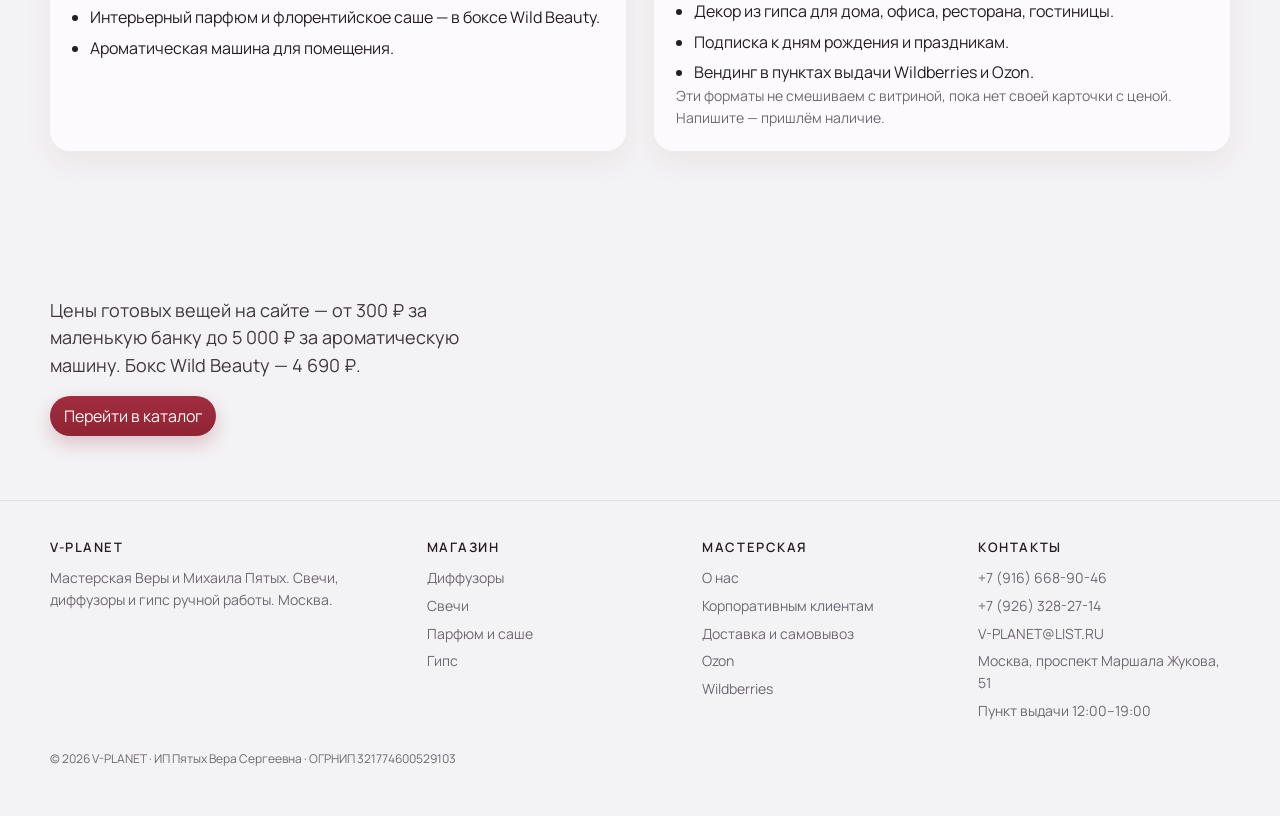
==== commit cfc0638a: "Apply the 13 October brief: moods, worlds, and scent choice. Mood tiles use the new captions, includ" ====
--- a/about.html
+++ b/about.html
@@ -26,7 +26,7 @@
         <div class="steps">
           <div><b>01</b><div><strong>Руки, не конвейер</strong><p class="eta">Свечи не штампует машина на линии. Форма, гипс и заливка — ручная работа, поэтому мрамор на кубе каждый раз немного другой.</p></div></div>
           <div><b>02</b><div><strong>Нишевый аромат</strong><p class="eta">В свечи и диффузоры добавляем парфюмерию премиального сегмента. Сырьё композиций — Франция и США.</p></div></div>
-          <div><b>03</b><div><strong>Растительный воск</strong><p class="eta">Кокосовый, соевый, пчелиный и микрокристаллический воски. Без стеарина и парафина. Коктейльная свеча на геле — отдельная позиция, она так и подписана.</p></div></div>
+          <div><b>03</b><div><strong>Растительный воск</strong><p class="eta">Кокосовый, пчелиный и микрокристаллический воски. Без стеарина и парафина. Коктейльная свеча на геле — отдельная позиция, она так и подписана.</p></div></div>
         </div>
       </div>
     </section>
--- a/css/style.css
+++ b/css/style.css
@@ -70,9 +70,9 @@
   position: sticky;
   top: 0;
   z-index: 30;
-  height: var(--header);
-  display: flex;
-  align-items: center;
+  height: auto;
+  display: block;
+  padding-bottom: 8px;
   background: rgba(255, 252, 254, 0.58);
   backdrop-filter: blur(12px);
   border-bottom: 1px solid transparent;
@@ -144,6 +144,194 @@
   filter: none;
 }
 .menu-btn { display: none; }
+
+.topbar {
+  position: relative;
+  display: flex;
+  align-items: center;
+  gap: 12px;
+  width: min(var(--max), calc(100% - var(--space) * 2));
+  margin: 10px auto 0;
+}
+.city-btn {
+  display: inline-flex;
+  align-items: center;
+  gap: 6px;
+  max-width: 46%;
+  border: 0;
+  background: transparent;
+  color: var(--ink);
+  font: inherit;
+  font-weight: 600;
+  padding: 8px 2px;
+  cursor: pointer;
+}
+.city-btn span {
+  overflow: hidden;
+  text-overflow: ellipsis;
+  white-space: nowrap;
+}
+.pin { width: 16px; height: 16px; flex: 0 0 auto; color: var(--wine); }
+.top-search {
+  display: flex;
+  align-items: center;
+  flex: 0 1 360px;
+  width: min(360px, 100%);
+  margin-left: auto;
+  min-width: 0;
+  min-height: 32px;
+  border: 1px solid var(--line);
+  background: rgba(255, 252, 254, 0.84);
+  border-radius: 999px;
+  padding: 2px 2px 2px 12px;
+}
+.top-search input {
+  flex: 1;
+  width: auto;
+  min-width: 0;
+  height: 26px;
+  min-height: 0;
+  border: 0;
+  background: transparent;
+  border-radius: 0;
+  padding: 0 8px 0 0;
+  font-size: 14px;
+}
+.top-find {
+  flex: 0 0 auto;
+  height: 26px;
+  border: 0;
+  border-radius: 999px;
+  padding: 0 12px;
+  background: linear-gradient(180deg, #a12d40, var(--wine));
+  color: #fffaf6;
+  font: inherit;
+  font-size: 13px;
+  font-weight: 600;
+  cursor: pointer;
+}
+.top-find:hover { filter: brightness(1.06); }
+.sr {
+  position: absolute;
+  width: 1px;
+  height: 1px;
+  padding: 0;
+  margin: -1px;
+  overflow: hidden;
+  clip: rect(0, 0, 0, 0);
+  border: 0;
+}
+.city-pop {
+  position: absolute;
+  top: calc(100% + 8px);
+  left: 0;
+  z-index: 5;
+  width: min(340px, calc(100vw - 28px));
+  padding: 16px;
+  border-radius: 20px;
+  background: #fffcfe;
+  box-shadow: 0 18px 44px rgba(70, 60, 84, 0.16);
+}
+.city-ask { font-family: var(--serif); font-size: 22px; line-height: 1.2; }
+.city-note { margin-top: 8px; color: #4e4650; font-size: 14px; }
+.city-actions { display: flex; flex-wrap: wrap; gap: 8px; margin-top: 14px; }
+.city-list input {
+  width: 100%;
+  min-height: 40px;
+  border: 1px solid var(--line);
+  border-radius: 999px;
+  padding: 8px 14px;
+  background: #fff;
+}
+.city-options { display: grid; max-height: 240px; overflow: auto; margin-top: 8px; }
+.city-options button {
+  text-align: left;
+  background: transparent;
+  border: 0;
+  border-bottom: 1px solid var(--line);
+  padding: 9px 2px;
+  cursor: pointer;
+  font: inherit;
+}
+.city-options button:hover { color: var(--wine); }
+.city-empty { color: var(--muted); padding: 10px 2px; }
+
+.vibe { width: min(var(--max), calc(100% - var(--space) * 2)); margin: 10px auto 6px; }
+.vibe-head { display: flex; justify-content: space-between; gap: 12px 16px; align-items: baseline; flex-wrap: wrap; margin-bottom: 12px; }
+.vibe-head p:last-child { color: #3e383c; }
+.vibe-stage {
+  position: relative;
+  min-height: 500px;
+  border-radius: 28px;
+  overflow: hidden;
+  box-shadow: 0 22px 48px rgba(70, 60, 84, 0.12);
+}
+.vibe-slide {
+  position: absolute;
+  inset: 0;
+  display: flex;
+  align-items: center;
+  opacity: 0;
+  visibility: hidden;
+  transition: opacity 0.7s ease;
+}
+.vibe-slide.is-on { opacity: 1; visibility: visible; z-index: 1; }
+.vibe-bg { position: absolute; inset: 0; width: 100%; height: 100%; object-fit: cover; }
+.vibe-slide::after {
+  content: "";
+  position: absolute;
+  inset: 0;
+  background: linear-gradient(100deg, rgba(255, 252, 254, 0.92) 0%, rgba(255, 252, 254, 0.72) 38%, rgba(255, 252, 254, 0.08) 72%);
+}
+.vibe-copy { position: relative; z-index: 1; padding: 36px; max-width: 18em; }
+.vibe-copy h2 {
+  font-family: var(--serif);
+  font-weight: 460;
+  font-size: clamp(34px, 4.2vw, 52px);
+  line-height: 1.02;
+  letter-spacing: -0.03em;
+}
+.vibe-copy .lead { margin-top: 10px; }
+.vibe-copy .solid { margin-top: 18px; }
+.vibe-nav {
+  position: absolute;
+  right: 16px;
+  bottom: 16px;
+  z-index: 2;
+  display: flex;
+  gap: 8px;
+}
+.vibe-nav button {
+  width: 42px;
+  height: 42px;
+  border-radius: 50%;
+  border: 0;
+  background: rgba(255, 252, 254, 0.9);
+  cursor: pointer;
+  font-size: 18px;
+}
+.vibe-progress { height: 3px; margin-top: 10px; background: rgba(143, 36, 51, 0.12); border-radius: 99px; overflow: hidden; }
+.vibe-progress span { display: block; height: 100%; width: 0; background: var(--wine); }
+.vibe-progress span.is-run { animation: vibe-bar 4.4s linear; }
+@keyframes vibe-bar { to { width: 100%; } }
+.vibe-rail { overflow: hidden; margin-top: 14px; }
+.vibe-track { display: flex; gap: 10px; width: max-content; animation: vibe-run 46s linear infinite; }
+.vibe-rail:hover .vibe-track, .vibe-rail:focus-within .vibe-track { animation-play-state: paused; }
+@keyframes vibe-run { from { transform: translateX(0); } to { transform: translateX(-50%); } }
+.vibe-track a {
+  text-decoration: none;
+  white-space: nowrap;
+  border-radius: 999px;
+  padding: 10px 16px;
+  background: rgba(255, 252, 254, 0.72);
+  border: 1px solid rgba(255, 255, 255, 0.8);
+  font-weight: 600;
+}
+.vibe-track a:hover { color: var(--wine); }
+@media (prefers-reduced-motion: reduce) {
+  .vibe-track { animation: none; flex-wrap: wrap; width: auto; }
+  .vibe-slide, .vibe-progress span { transition: none; animation: none; }
+}
 
 .hero {
   display: grid;
@@ -223,22 +411,66 @@
 .mood-picks {
   margin-top: 8px;
   display: grid;
-  grid-template-columns: repeat(4, 1fr);
-  grid-auto-rows: minmax(148px, auto);
+  grid-template-columns: repeat(3, 1fr);
+  grid-auto-rows: 1fr;
   gap: 12px;
 }
 .mood-picks a {
+  position: relative;
+  overflow: hidden;
   text-decoration: none;
-  border-radius: 20px;
-  padding: 16px;
-  display: flex;
-  flex-direction: column;
-  justify-content: flex-end;
-  min-height: 132px;
+  border-radius: 22px;
+  padding: 16px 10px 16px 16px;
+  display: grid;
+  grid-template-columns: 1fr 38%;
+  align-content: end;
+  min-height: 176px;
+  height: 100%;
+  border: 1px solid rgba(255, 255, 255, 0.72);
+  box-shadow: 0 16px 34px rgba(70, 60, 84, 0.1);
+  transition: transform 0.2s ease;
+}
+.mood-picks a:hover { transform: translateY(-3px); }
+.mood-silk {
+  position: absolute;
+  inset: 0;
+  width: 100%;
+  height: 100%;
+  object-fit: cover;
+  pointer-events: none;
+}
+.mood-picks a::after {
+  content: "";
+  position: absolute;
+  inset: 0;
+  background: linear-gradient(to top, rgba(255, 252, 254, 0.9) 0%, rgba(255, 252, 254, 0.42) 48%, rgba(255, 252, 254, 0.12) 100%);
+  pointer-events: none;
 }
 .mood-picks a { color: var(--ink); }
-.mood-picks strong { font-family: var(--serif); font-size: 26px; font-weight: 520; line-height: 1.05; }
-.mood-picks span { color: #5c4c52; font-size: 14px; margin-top: 6px; }
+.mood-picks strong, .mood-picks span { position: relative; z-index: 1; }
+.mood-product {
+  position: relative;
+  z-index: 1;
+  grid-column: 2;
+  grid-row: 1 / span 2;
+  align-self: center;
+  width: 100%;
+  height: 118px;
+  object-fit: contain;
+  pointer-events: none;
+}
+.mood-picks strong { grid-column: 1; font-family: var(--serif); font-size: 26px; font-weight: 520; line-height: 1.05; }
+.mood-picks span {
+  grid-column: 1;
+  color: #4e4650;
+  font-size: 14px;
+  margin-top: 6px;
+  display: -webkit-box;
+  -webkit-line-clamp: 2;
+  -webkit-box-orient: vertical;
+  overflow: hidden;
+  min-height: 2.7em;
+}
 .mood-photo {
   grid-row: span 2;
   padding: 0;
@@ -258,10 +490,54 @@
   padding: 8px 12px;
   font-weight: 600;
 }
-.mood-cherry { background: #f0c4ce; }
-.mood-sea { background: #d5e4de; }
-.mood-pie { background: #f3d3ae; }
-.mood-peony { background: #f3d0de; }
+.mood-cherry::after { background: linear-gradient(to top, rgba(255, 244, 246, 0.92), rgba(236, 196, 206, 0.22)); }
+.mood-sea::after { background: linear-gradient(to top, rgba(246, 250, 248, 0.92), rgba(198, 220, 214, 0.22)); }
+.mood-pie::after { background: linear-gradient(to top, rgba(255, 248, 240, 0.92), rgba(236, 206, 168, 0.22)); }
+.mood-peony::after { background: linear-gradient(to top, rgba(255, 244, 248, 0.92), rgba(232, 190, 206, 0.22)); }
+.mood-tobacco::after { background: linear-gradient(to top, rgba(248, 244, 240, 0.92), rgba(210, 190, 170, 0.22)); }
+.world-row { display: grid; grid-template-columns: repeat(4, 1fr); gap: 12px; }
+.world-row a {
+  position: relative;
+  overflow: hidden;
+  min-height: 260px;
+  border-radius: 22px;
+  padding: 16px;
+  display: flex;
+  flex-direction: column;
+  justify-content: flex-end;
+  text-decoration: none;
+  color: var(--ink);
+  border: 1px solid rgba(255, 255, 255, 0.72);
+}
+.world-row img { position: absolute; inset: 0; width: 100%; height: 100%; object-fit: cover; }
+.world-row a::after {
+  content: "";
+  position: absolute;
+  inset: 0;
+  background: linear-gradient(to top, rgba(255, 252, 254, 0.92), rgba(255, 252, 254, 0.16));
+}
+.world-row strong, .world-row span { position: relative; z-index: 1; }
+.world-row strong { font-family: var(--serif); font-size: 28px; font-weight: 520; line-height: 1.05; }
+.world-row span { margin-top: 6px; color: #4e4650; font-size: 14px; }
+.world-cover {
+  display: grid;
+  grid-template-columns: 1.05fr 0.8fr;
+  gap: 36px;
+  align-items: center;
+  padding: 28px 0 12px;
+}
+.world-cover img { width: 100%; aspect-ratio: 4 / 5; object-fit: cover; border-radius: 28px; }
+.world-cover + .grid, .world-cover + .list-block { margin-top: 28px; }
+.scents { display: flex; flex-wrap: wrap; gap: 8px; margin-top: 14px; }
+.scents a {
+  text-decoration: none;
+  border: 1px solid var(--line);
+  border-radius: 999px;
+  padding: 7px 12px;
+  background: rgba(255, 252, 254, 0.8);
+  font-size: 14px;
+}
+.scents a.is-on { background: var(--accent); color: #fffaf6; border-color: var(--accent); }
 .impressions {
   display: grid;
   grid-template-columns: 1fr 1fr;
@@ -295,10 +571,10 @@
   transition: transform 0.2s ease;
 }
 .moods a:hover { transform: translateY(-3px); }
-.mood-bedroom { background: #f3d5d8; }
-.mood-living { background: #f3e6c8; }
-.mood-gift { background: #f3d0c0; }
-.mood-work { background: #e7e0d8; }
+.mood-bedroom::after { background: linear-gradient(to top, rgba(255, 248, 249, 0.92), rgba(228, 206, 212, 0.18)); }
+.mood-living::after { background: linear-gradient(to top, rgba(255, 250, 242, 0.92), rgba(226, 210, 176, 0.2)); }
+.mood-gift::after { background: linear-gradient(to top, rgba(255, 246, 242, 0.92), rgba(228, 196, 184, 0.22)); }
+.mood-work::after { background: linear-gradient(to top, rgba(248, 246, 244, 0.92), rgba(214, 206, 198, 0.22)); }
 .moods a { color: var(--ink); }
 .moods strong {
   display: block;
@@ -769,7 +1045,10 @@
 
 .mobile-nav {
   position: fixed;
-  inset: var(--header) 0 0 0;
+  top: var(--chrome, 130px);
+  right: 0;
+  bottom: 0;
+  left: 0;
   background: #f4f2f6;
   z-index: 29;
   padding: 18px var(--space);
@@ -780,9 +1059,11 @@
 @media (max-width: 980px) {
   .nav { display: none; }
   .menu-btn { display: inline-flex; }
-  .hero, .story, .season, .band, .showroom, .product, .b2b-grid, .info-grid, .footer-grid, .impressions, .season-stories {
+  .hero, .story, .season, .band, .showroom, .product, .b2b-grid, .info-grid, .footer-grid, .impressions, .season-stories, .world-cover {
     grid-template-columns: 1fr;
   }
+  .world-row { grid-template-columns: 1fr 1fr; }
+  .world-cover img { order: -1; max-height: 460px; }
   .mood-picks { grid-template-columns: 1fr 1fr; }
   .mood-photo { grid-row: auto; min-height: 220px; }
   .moods, .trust, .grid { grid-template-columns: 1fr 1fr; }
@@ -794,6 +1075,14 @@
 }
 
 @media (max-width: 720px) {
+  .top-search { flex: 1 1 auto; width: auto; }
+  .vibe-stage { min-height: 480px; }
+  .vibe-slide { align-items: flex-end; }
+  .vibe-slide::after {
+    background: linear-gradient(to top, rgba(255, 252, 254, 0.94) 0%, rgba(255, 252, 254, 0.62) 46%, rgba(255, 252, 254, 0.12) 100%);
+  }
+  .vibe-copy { padding: 22px; }
+  .vibe-head { align-items: flex-start; flex-direction: column; gap: 4px; }
   [data-write] { display: none; }
   .brand img { width: 40px; height: 40px; }
   .brand span { font-size: 16px; letter-spacing: 0.08em; }
@@ -802,7 +1091,7 @@
 }
 
 @media (max-width: 640px) {
-  .moods, .trust, .grid, .split-links { grid-template-columns: 1fr; }
+  .moods, .trust, .grid, .split-links, .world-row, .mood-picks { grid-template-columns: 1fr; }
   .moods a { border-right: 0; }
   h1 { font-size: 42px; }
   .band { padding: 24px; }
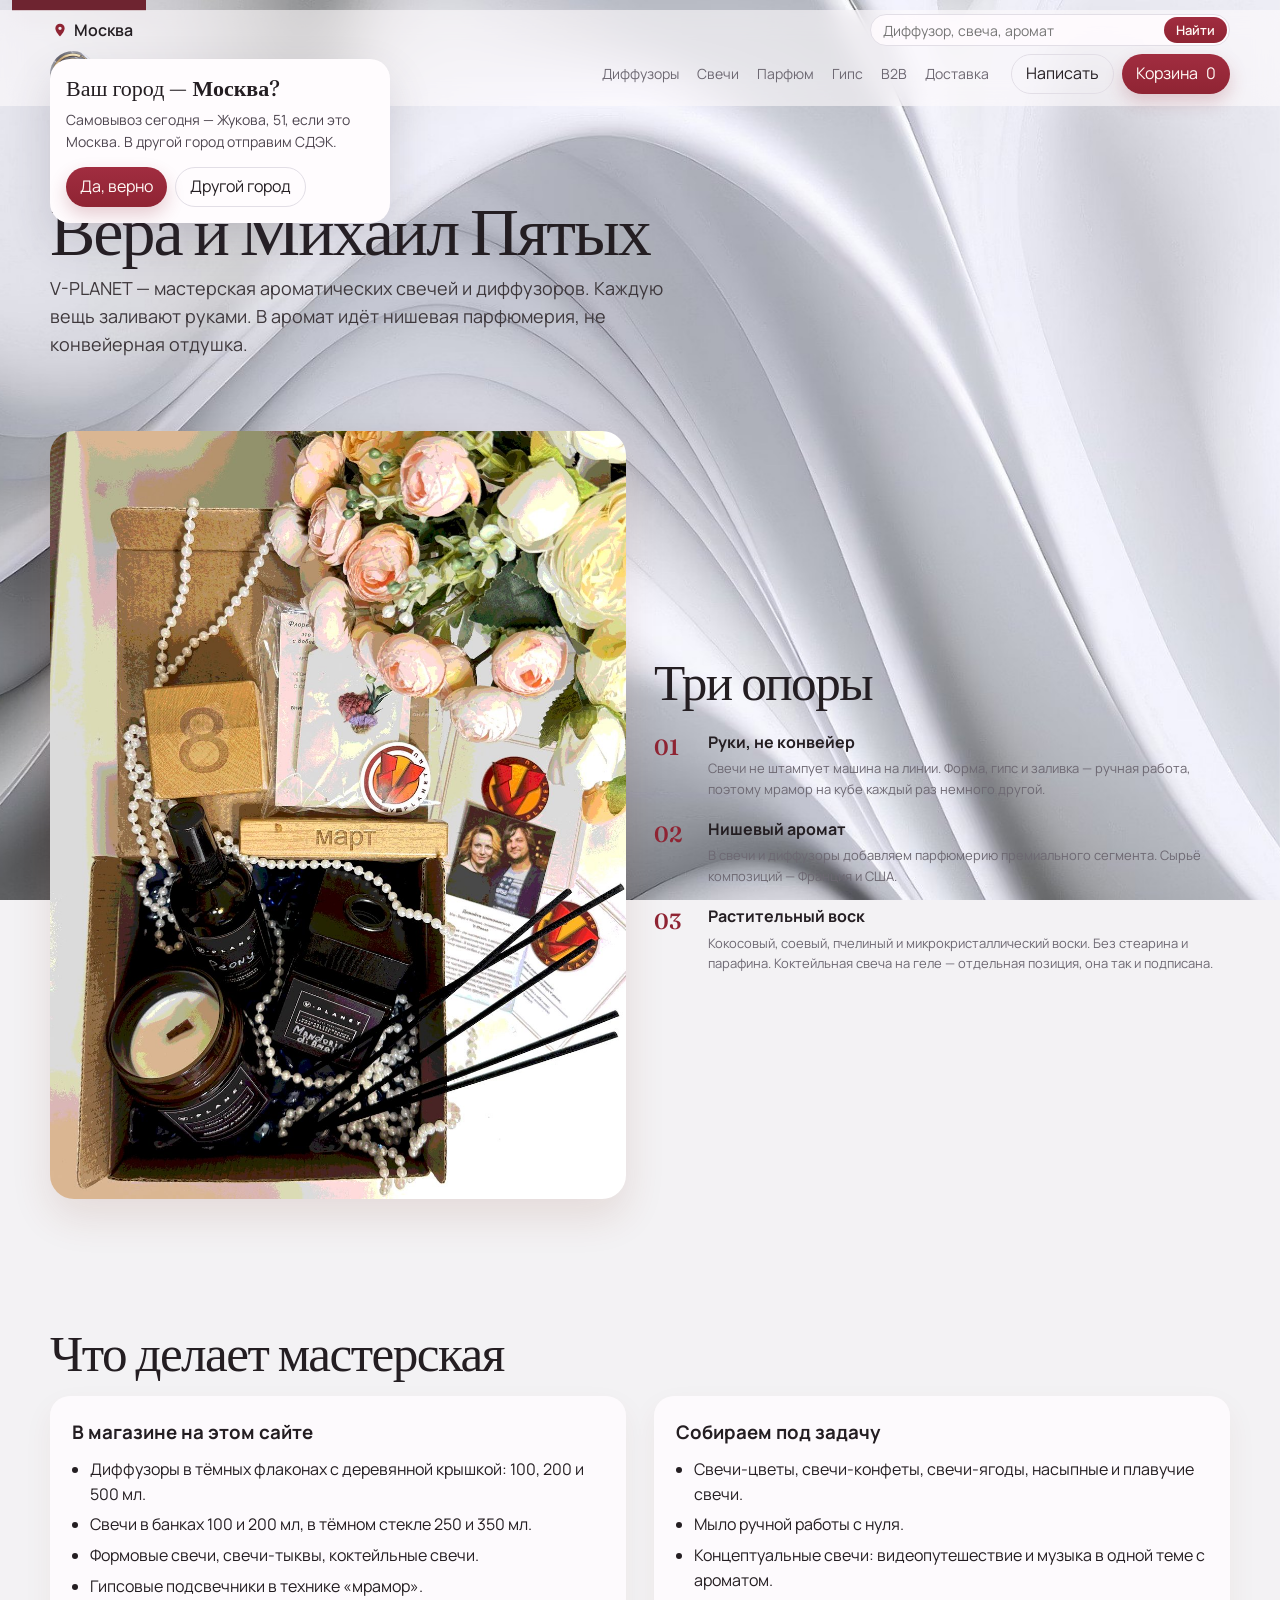
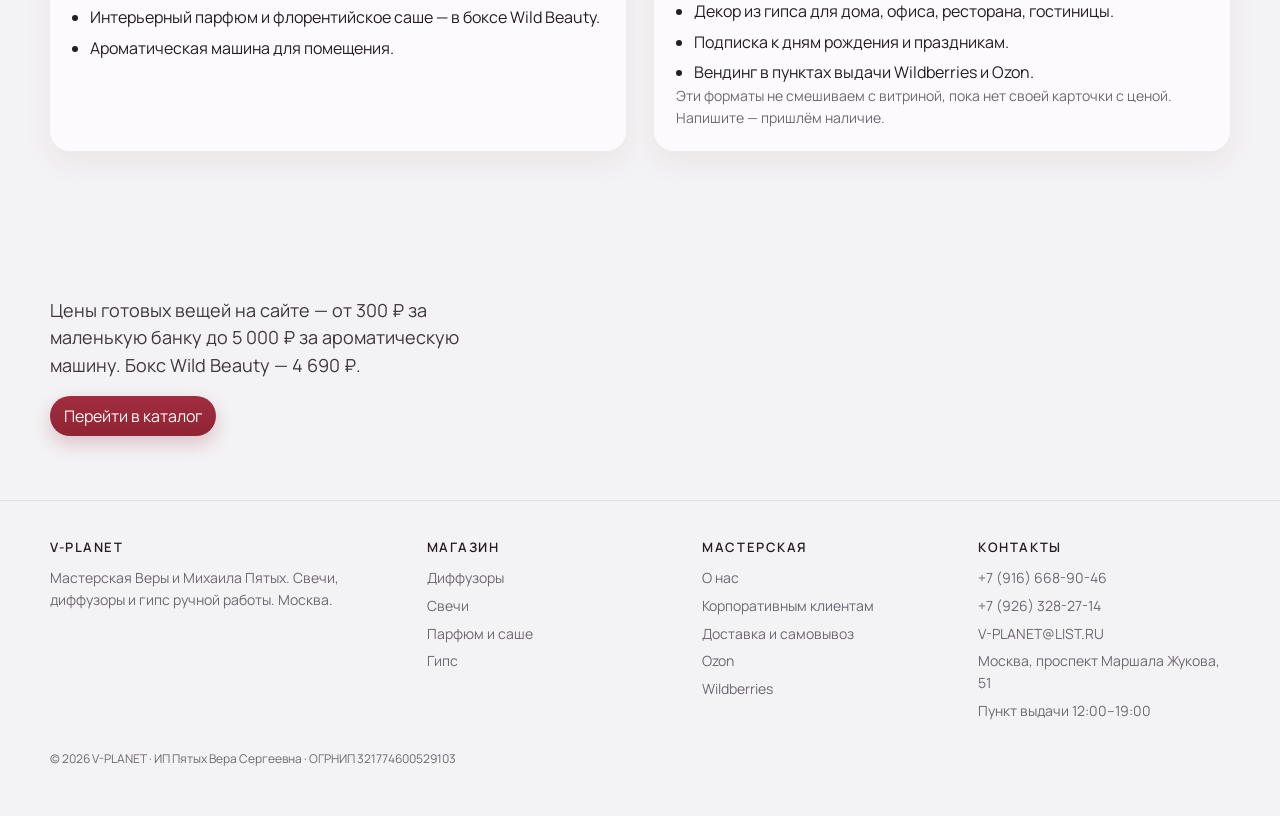
==== commit 4f66ce68: "Put soy wax back in the wax lists. The homepage strip, the workshop step, the about page, and the ca" ====
--- a/about.html
+++ b/about.html
@@ -26,7 +26,7 @@
         <div class="steps">
           <div><b>01</b><div><strong>Руки, не конвейер</strong><p class="eta">Свечи не штампует машина на линии. Форма, гипс и заливка — ручная работа, поэтому мрамор на кубе каждый раз немного другой.</p></div></div>
           <div><b>02</b><div><strong>Нишевый аромат</strong><p class="eta">В свечи и диффузоры добавляем парфюмерию премиального сегмента. Сырьё композиций — Франция и США.</p></div></div>
-          <div><b>03</b><div><strong>Растительный воск</strong><p class="eta">Кокосовый, пчелиный и микрокристаллический воски. Без стеарина и парафина. Коктейльная свеча на геле — отдельная позиция, она так и подписана.</p></div></div>
+          <div><b>03</b><div><strong>Растительный воск</strong><p class="eta">Кокосовый, соевый, пчелиный и микрокристаллический воски. Без стеарина и парафина. Коктейльная свеча на геле — отдельная позиция, она так и подписана.</p></div></div>
         </div>
       </div>
     </section>
